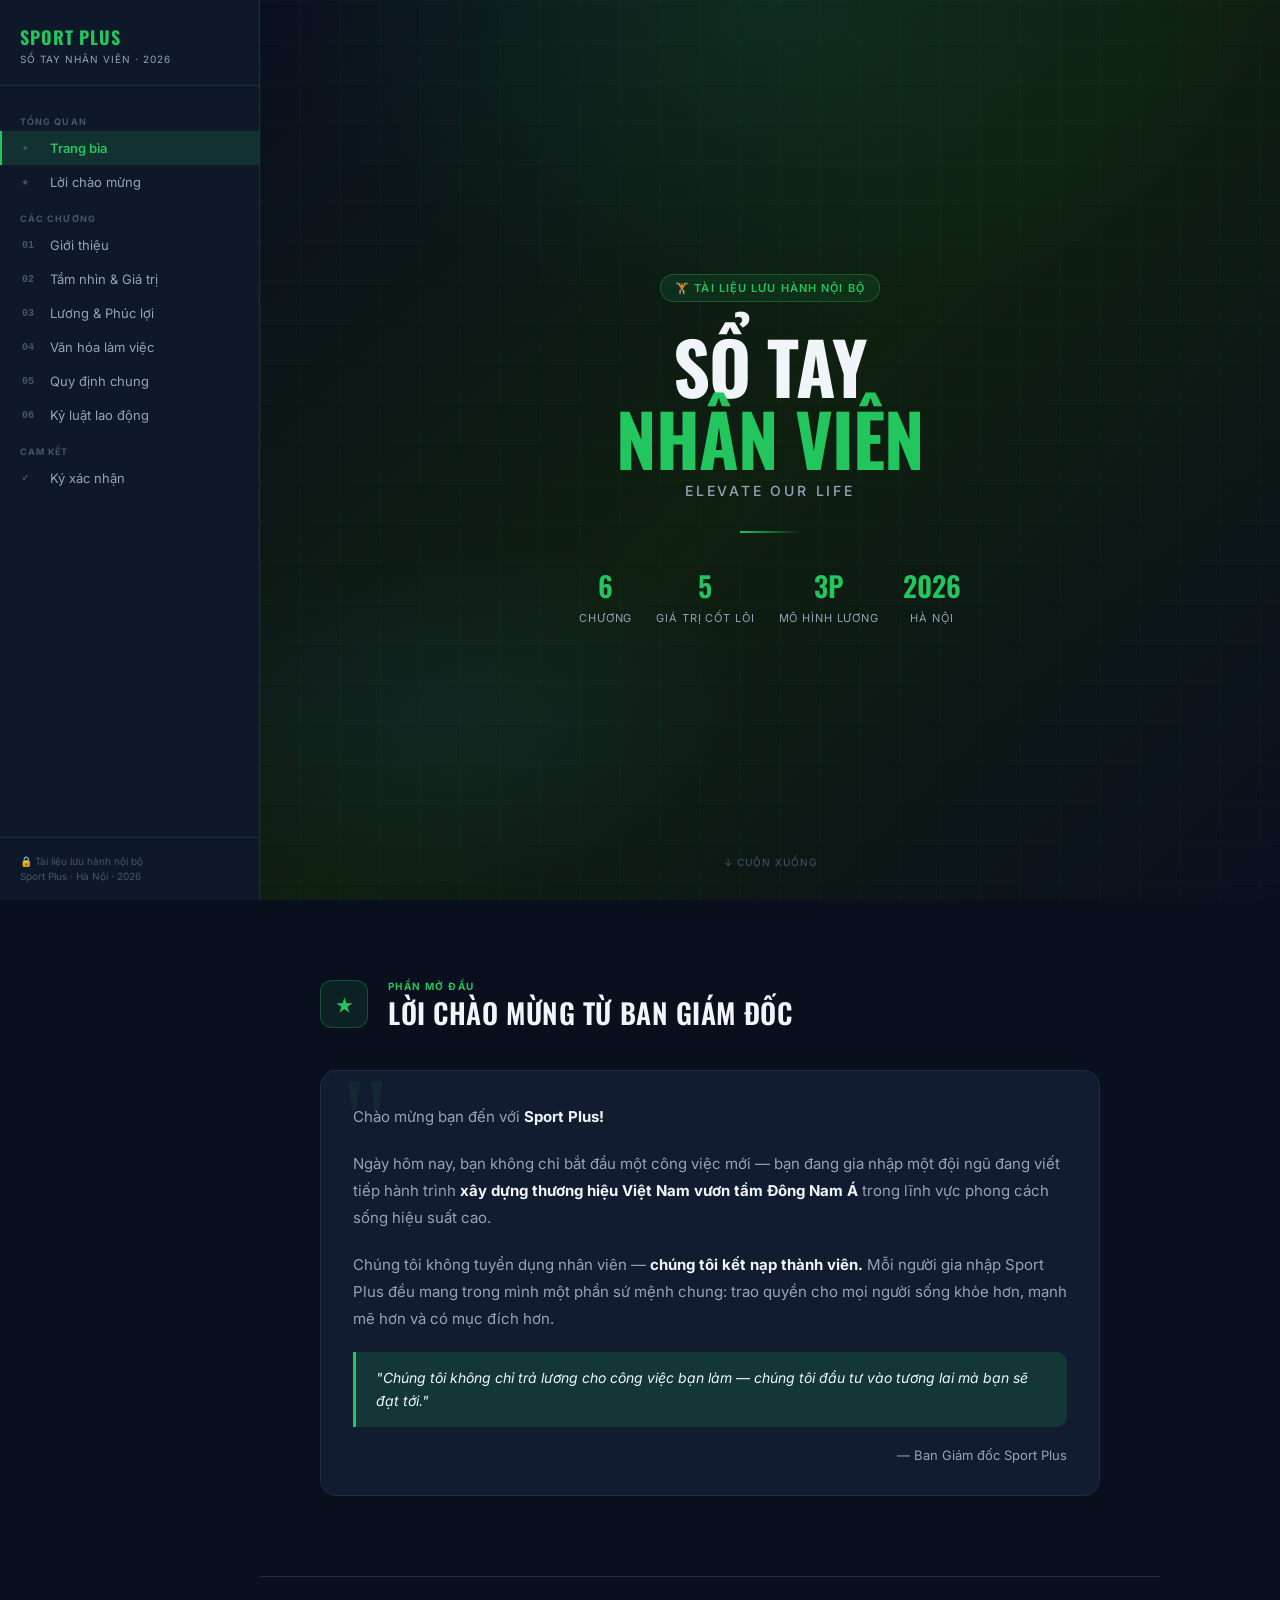
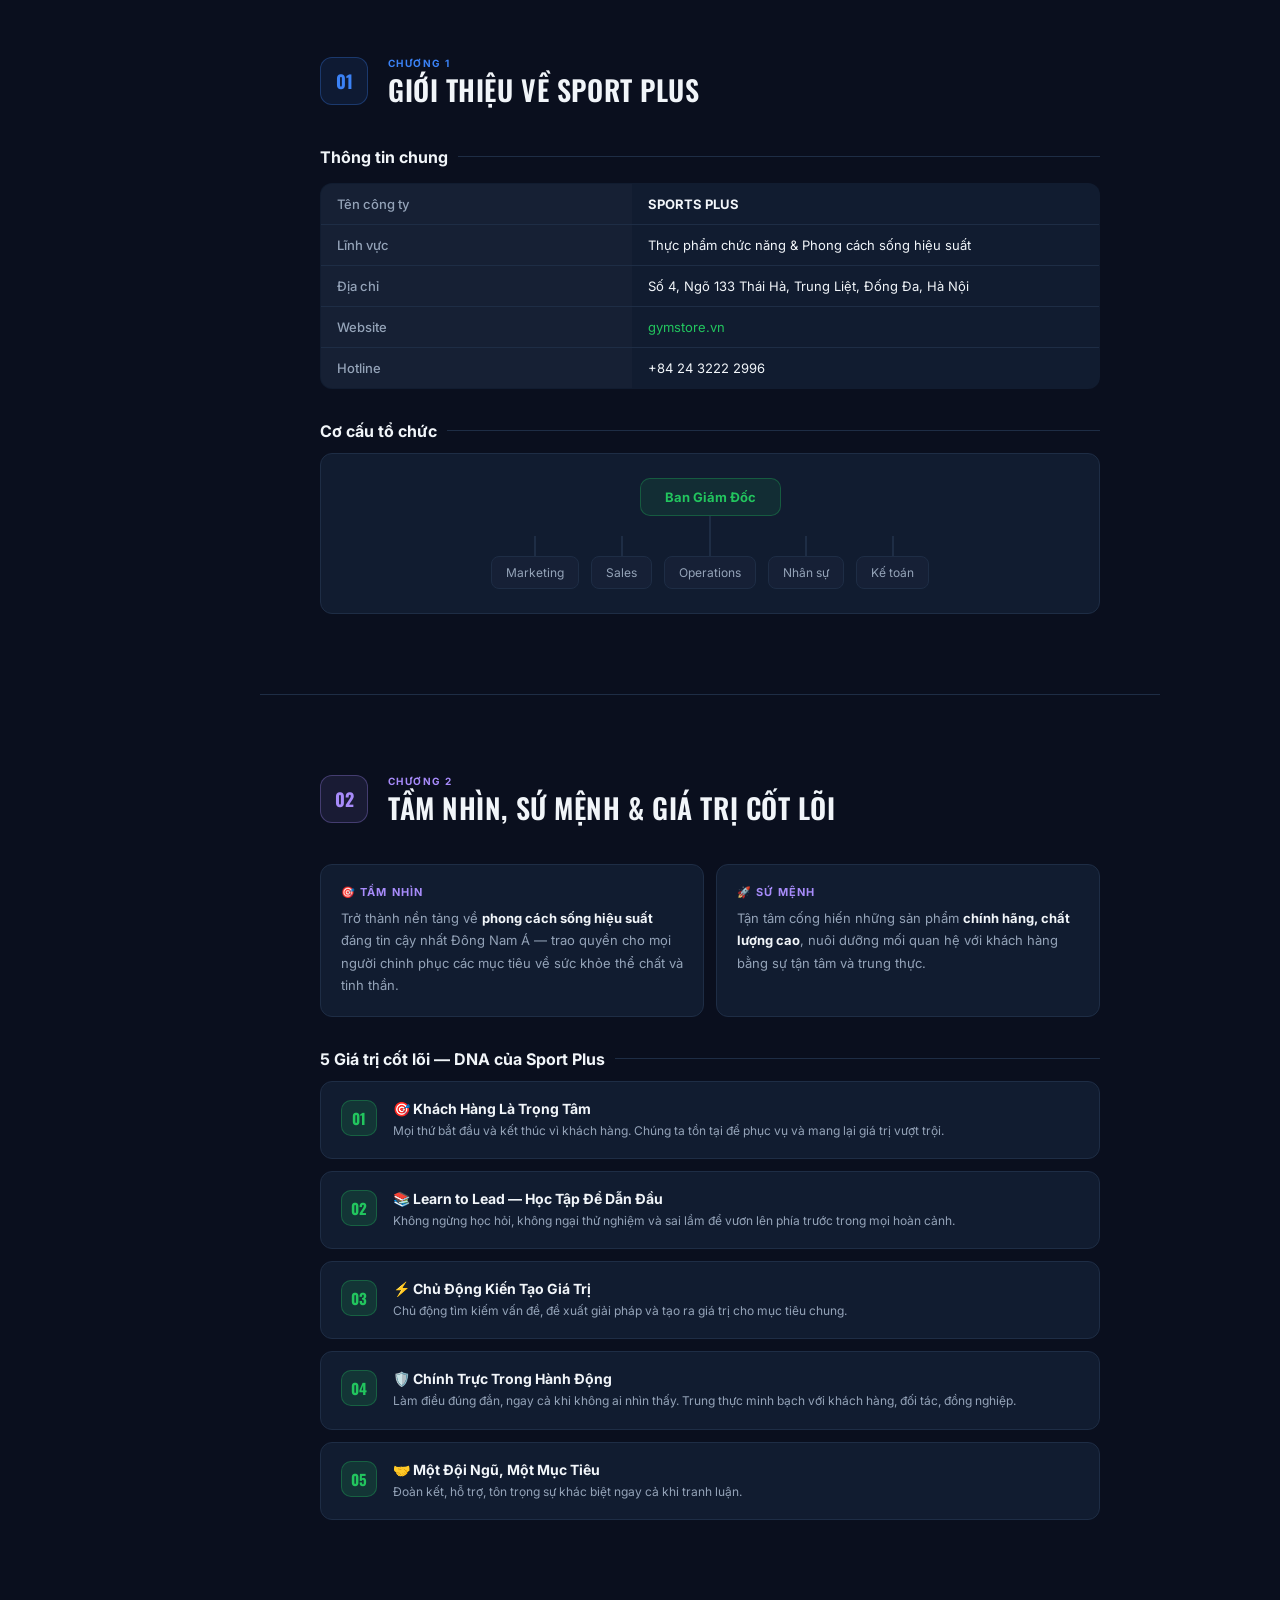
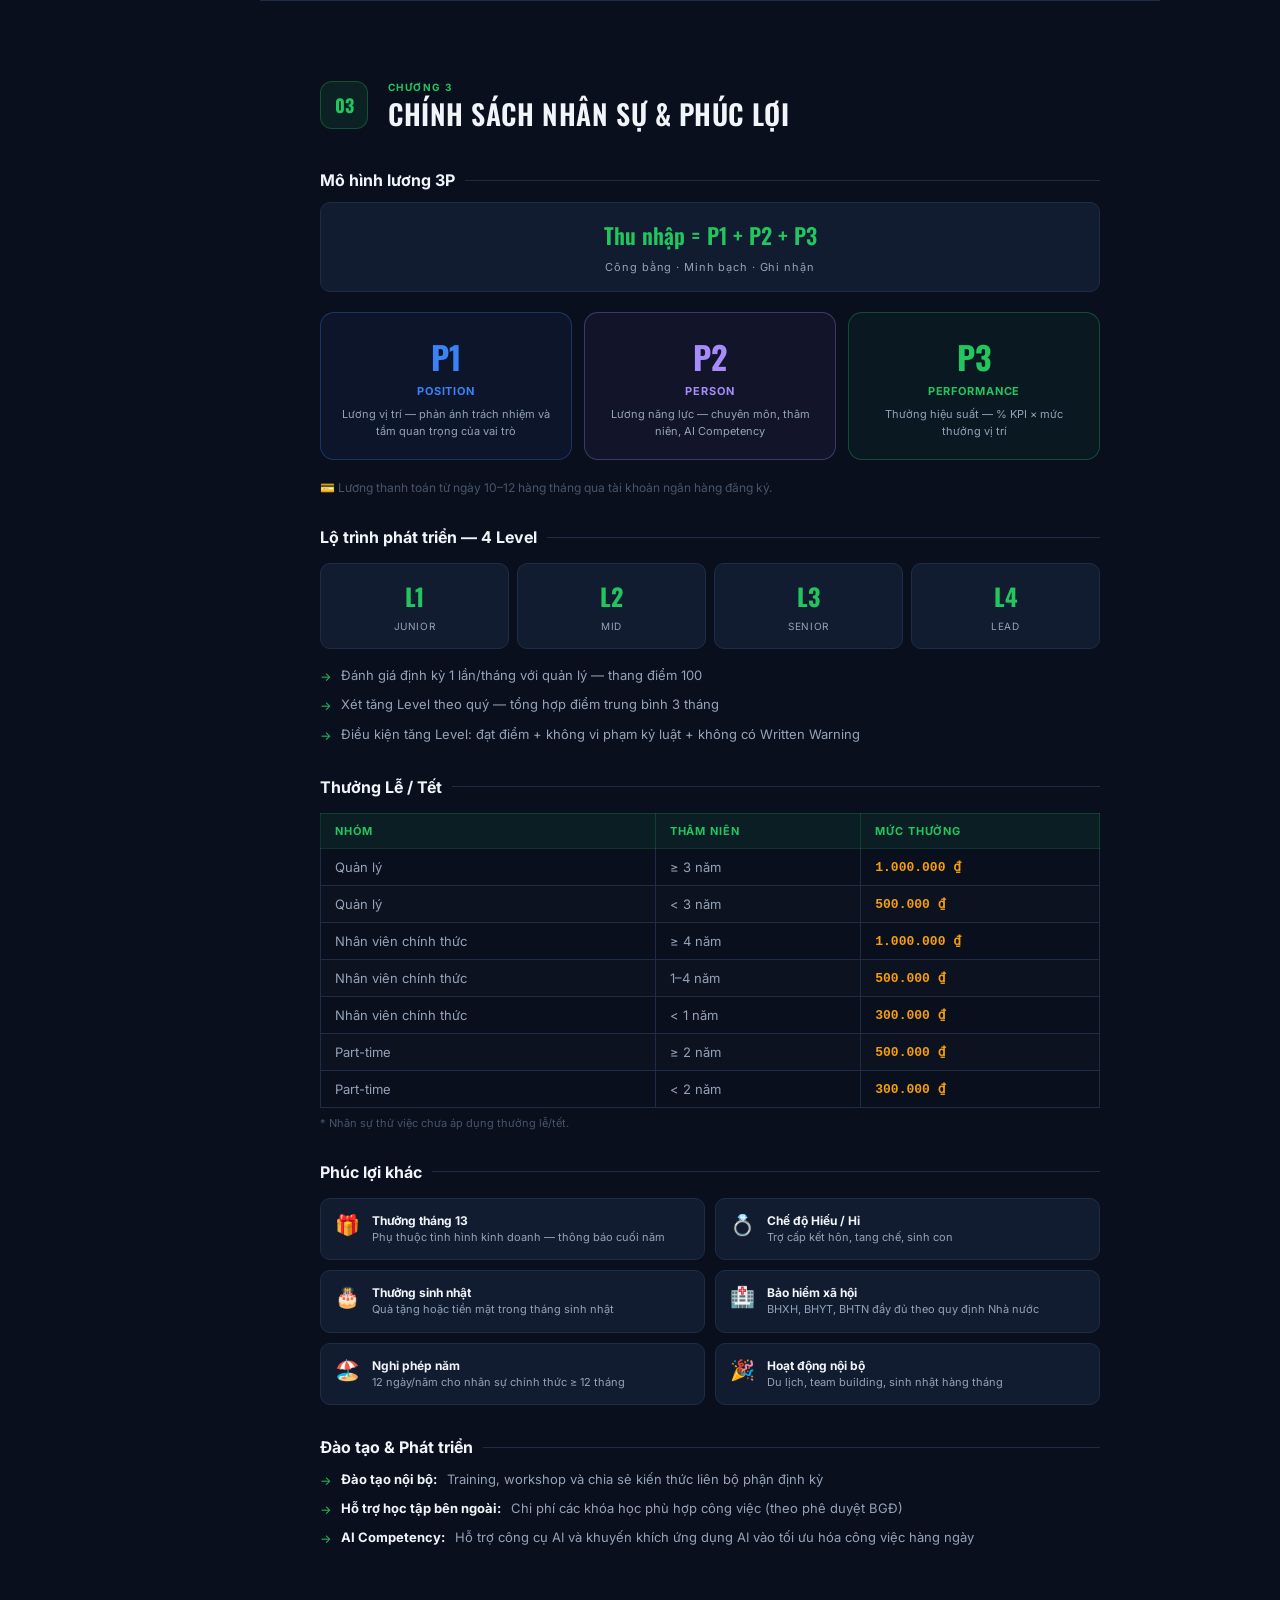
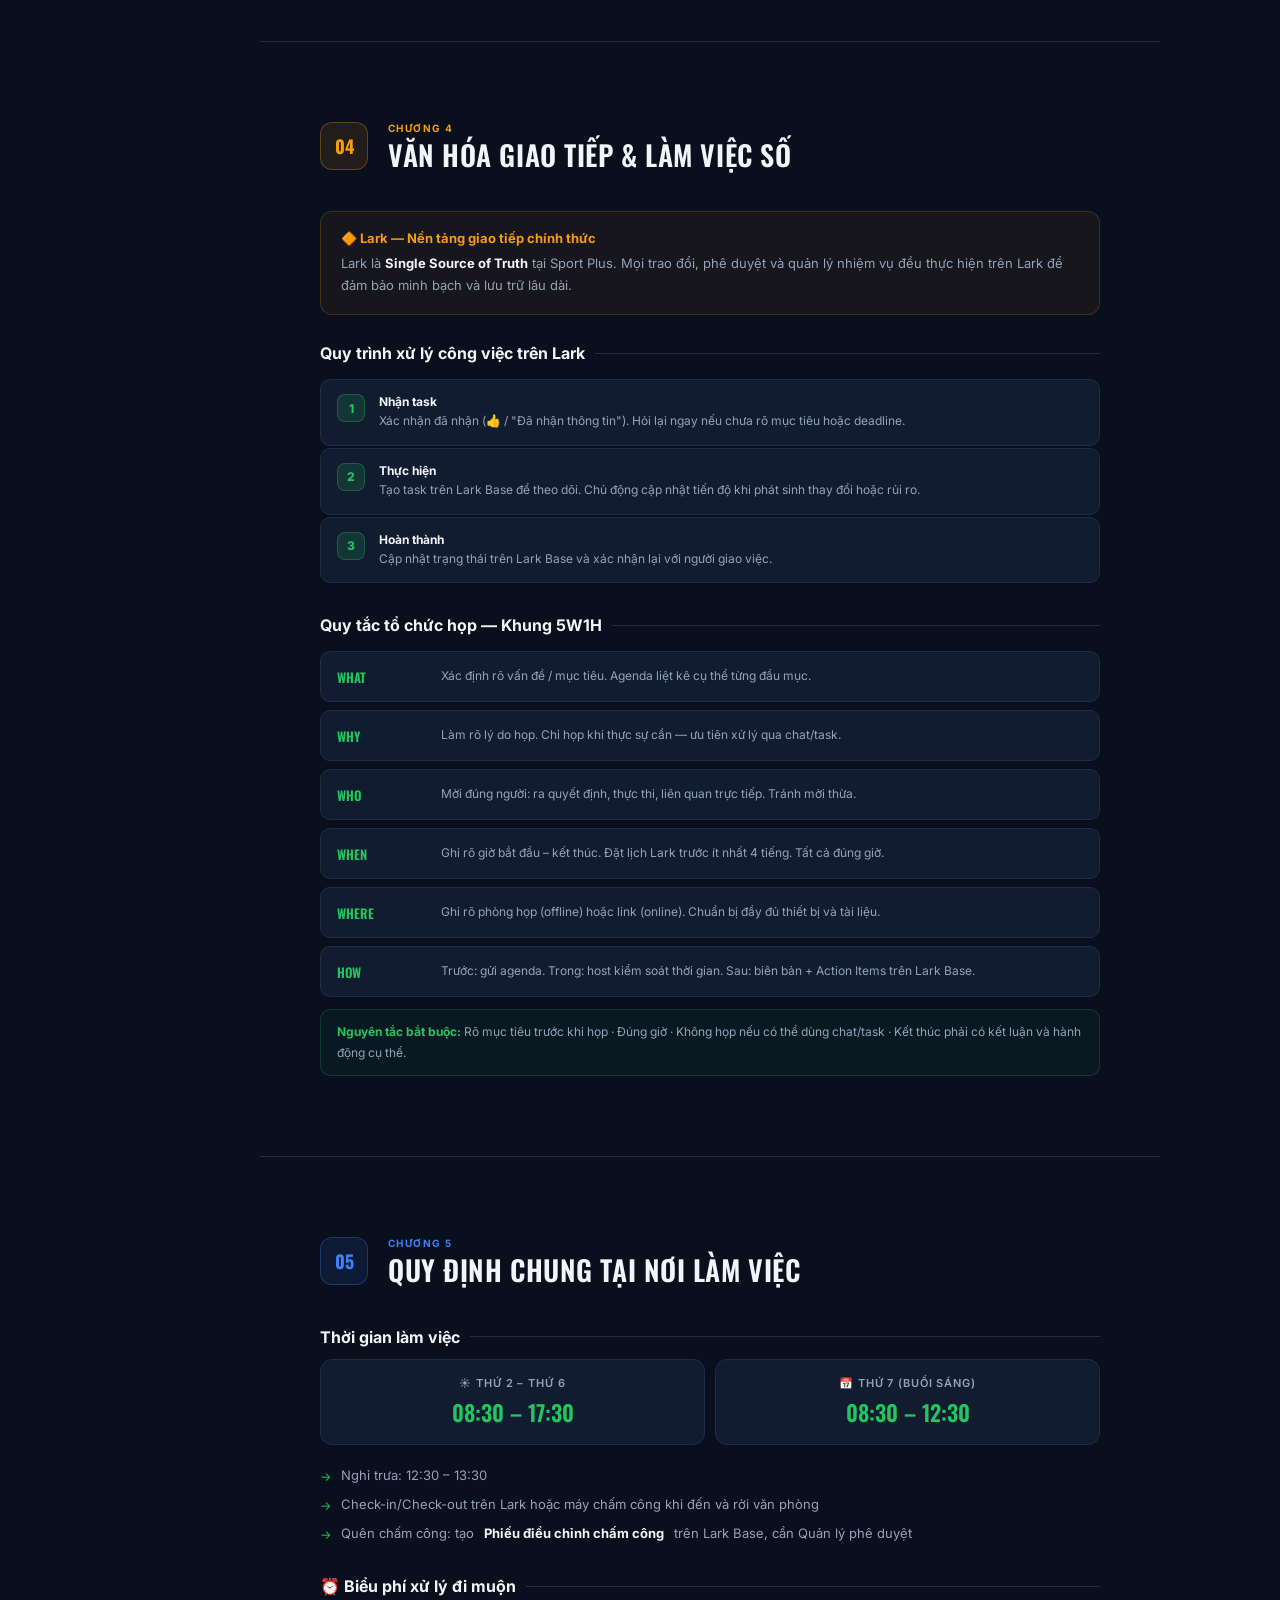
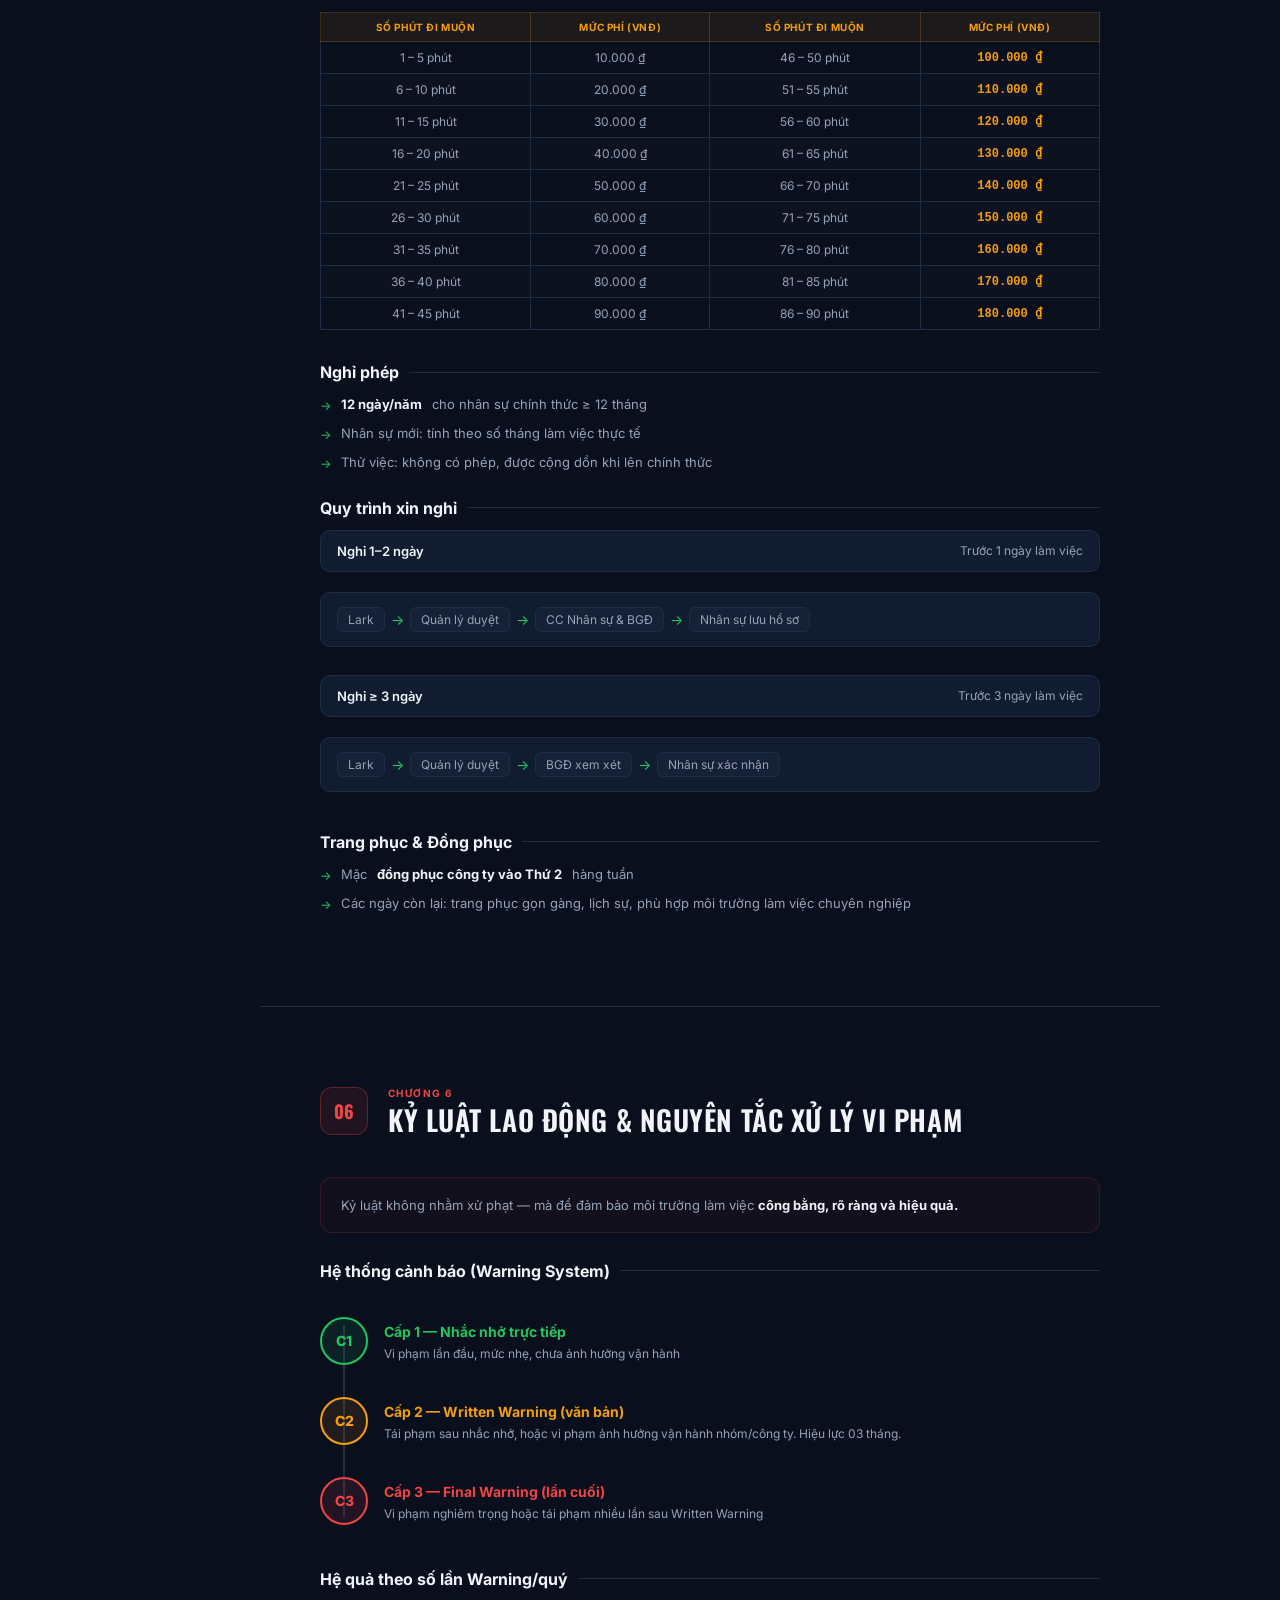
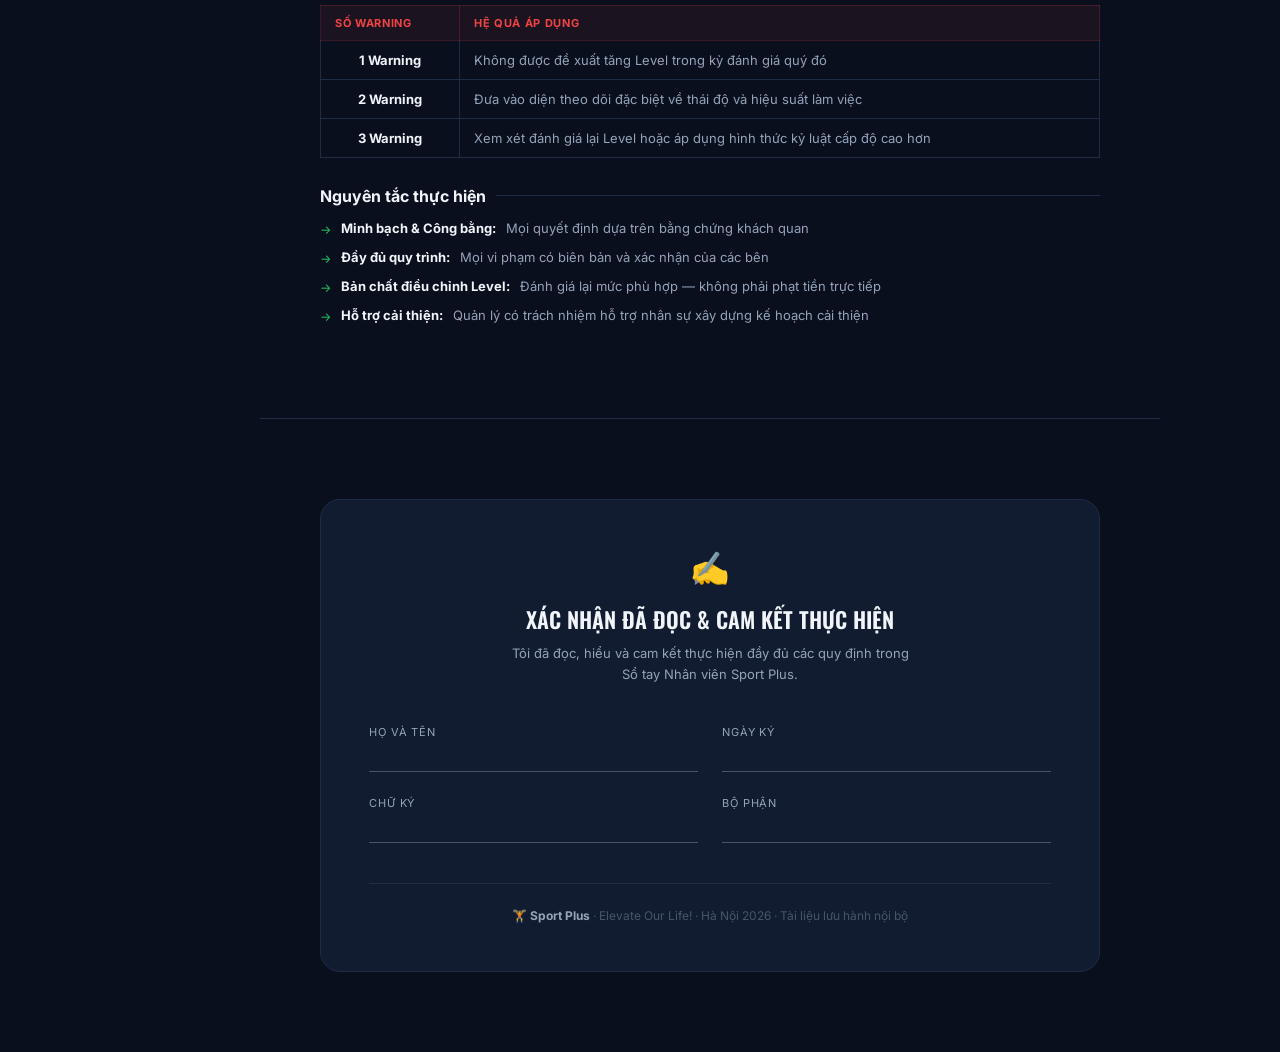
==== sotay-nhanvien.html @ 32ad9aff "Add Sport Plus employee handbook web version" ====
<!DOCTYPE html>
<html lang="vi">
<head>
<meta charset="UTF-8">
<meta name="viewport" content="width=device-width, initial-scale=1.0">
<title>Sổ Tay Nhân Viên — Sport Plus</title>
<link rel="preconnect" href="https://fonts.googleapis.com">
<link href="https://fonts.googleapis.com/css2?family=Inter:wght@300;400;500;600;700;800;900&family=Oswald:wght@400;500;600;700&display=swap" rel="stylesheet">
<style>
:root {
  --navy: #0a0f1e;
  --navy2: #0f1829;
  --navy3: #162036;
  --green: #22c55e;
  --green2: #16a34a;
  --green-glow: rgba(34,197,94,0.15);
  --accent: #3b82f6;
  --gold: #f59e0b;
  --red: #ef4444;
  --text: #f1f5f9;
  --muted: #94a3b8;
  --dim: #475569;
  --border: #1e2d45;
  --surface: #111c30;
  --surface2: #162036;
  --sidebar-w: 260px;
}

* { box-sizing: border-box; margin: 0; padding: 0; }

html { scroll-behavior: smooth; }

body {
  font-family: 'Inter', -apple-system, sans-serif;
  background: var(--navy);
  color: var(--text);
  -webkit-font-smoothing: antialiased;
  overflow-x: hidden;
}

/* ── SIDEBAR ── */
.sidebar {
  position: fixed;
  top: 0; left: 0;
  width: var(--sidebar-w);
  height: 100vh;
  background: var(--navy2);
  border-right: 1px solid var(--border);
  overflow-y: auto;
  z-index: 100;
  display: flex;
  flex-direction: column;
  transition: transform 0.3s ease;
}

.sidebar-logo {
  padding: 24px 20px 20px;
  border-bottom: 1px solid var(--border);
}

.sidebar-brand {
  font-family: 'Oswald', sans-serif;
  font-size: 18px;
  font-weight: 700;
  color: var(--green);
  letter-spacing: 0.05em;
  text-transform: uppercase;
}

.sidebar-sub {
  font-size: 10px;
  color: var(--muted);
  letter-spacing: 0.1em;
  text-transform: uppercase;
  margin-top: 3px;
}

.sidebar-nav {
  padding: 16px 0;
  flex: 1;
}

.nav-section {
  padding: 6px 20px 4px;
  font-size: 9px;
  font-weight: 700;
  letter-spacing: 0.12em;
  text-transform: uppercase;
  color: var(--dim);
  margin-top: 8px;
}

.nav-item {
  display: flex;
  align-items: center;
  gap: 10px;
  padding: 9px 20px;
  font-size: 13px;
  color: var(--muted);
  text-decoration: none;
  border-left: 2px solid transparent;
  transition: all 0.15s;
  cursor: pointer;
}

.nav-item:hover {
  color: var(--text);
  background: rgba(255,255,255,0.03);
  border-left-color: var(--green);
}

.nav-item.active {
  color: var(--green);
  background: var(--green-glow);
  border-left-color: var(--green);
  font-weight: 600;
}

.nav-num {
  font-size: 10px;
  font-weight: 700;
  color: var(--dim);
  width: 18px;
  flex-shrink: 0;
  font-family: monospace;
}

.sidebar-footer {
  padding: 16px 20px;
  border-top: 1px solid var(--border);
  font-size: 10px;
  color: var(--dim);
  line-height: 1.5;
}

/* ── MAIN ── */
.main {
  margin-left: var(--sidebar-w);
  min-height: 100vh;
}

/* ── HERO ── */
.hero {
  position: relative;
  min-height: 100vh;
  display: flex;
  flex-direction: column;
  justify-content: center;
  align-items: center;
  text-align: center;
  padding: 60px 40px;
  overflow: hidden;
  background: linear-gradient(135deg, #0a0f1e 0%, #0f1f0f 50%, #0a0f1e 100%);
}

.hero::before {
  content: '';
  position: absolute;
  inset: 0;
  background:
    radial-gradient(ellipse 80% 60% at 50% 0%, rgba(34,197,94,0.12) 0%, transparent 60%),
    radial-gradient(ellipse 60% 40% at 20% 80%, rgba(59,130,246,0.08) 0%, transparent 50%);
}

.hero-grid {
  position: absolute;
  inset: 0;
  background-image:
    linear-gradient(rgba(34,197,94,0.04) 1px, transparent 1px),
    linear-gradient(90deg, rgba(34,197,94,0.04) 1px, transparent 1px);
  background-size: 40px 40px;
}

.hero-content { position: relative; z-index: 1; max-width: 600px; }

.hero-badge {
  display: inline-flex;
  align-items: center;
  gap: 6px;
  background: rgba(34,197,94,0.1);
  border: 1px solid rgba(34,197,94,0.3);
  border-radius: 100px;
  padding: 6px 14px;
  font-size: 11px;
  font-weight: 600;
  color: var(--green);
  letter-spacing: 0.1em;
  text-transform: uppercase;
  margin-bottom: 28px;
}

.hero h1 {
  font-family: 'Oswald', sans-serif;
  font-size: clamp(42px, 8vw, 72px);
  font-weight: 700;
  line-height: 1.0;
  letter-spacing: -0.01em;
  text-transform: uppercase;
  color: var(--text);
  margin-bottom: 8px;
}

.hero h1 .green { color: var(--green); }

.hero-tagline {
  font-size: 14px;
  color: var(--muted);
  letter-spacing: 0.2em;
  text-transform: uppercase;
  margin-bottom: 32px;
  font-weight: 500;
}

.hero-divider {
  width: 60px;
  height: 2px;
  background: linear-gradient(90deg, var(--green), transparent);
  margin: 0 auto 32px;
}

.hero-meta {
  display: flex;
  justify-content: center;
  gap: 24px;
  flex-wrap: wrap;
}

.hero-meta-item {
  text-align: center;
}

.hero-meta-num {
  font-family: 'Oswald', sans-serif;
  font-size: 28px;
  font-weight: 600;
  color: var(--green);
  display: block;
}

.hero-meta-label {
  font-size: 11px;
  color: var(--muted);
  text-transform: uppercase;
  letter-spacing: 0.08em;
}

.hero-scroll {
  position: absolute;
  bottom: 32px;
  left: 50%;
  transform: translateX(-50%);
  display: flex;
  flex-direction: column;
  align-items: center;
  gap: 8px;
  color: var(--dim);
  font-size: 10px;
  letter-spacing: 0.1em;
  text-transform: uppercase;
  animation: bounce 2s infinite;
}

@keyframes bounce {
  0%,100% { transform: translateX(-50%) translateY(0); }
  50% { transform: translateX(-50%) translateY(6px); }
}

/* ── SECTIONS ── */
.section {
  padding: 80px 60px;
  border-bottom: 1px solid var(--border);
  max-width: 900px;
}

.section-header {
  display: flex;
  align-items: flex-start;
  gap: 20px;
  margin-bottom: 40px;
}

.chapter-badge {
  flex-shrink: 0;
  width: 48px;
  height: 48px;
  border-radius: 12px;
  display: flex;
  align-items: center;
  justify-content: center;
  font-family: 'Oswald', sans-serif;
  font-size: 18px;
  font-weight: 700;
}

.section-titles { flex: 1; }

.chapter-label {
  font-size: 10px;
  font-weight: 700;
  letter-spacing: 0.14em;
  text-transform: uppercase;
  margin-bottom: 4px;
}

.section-title {
  font-family: 'Oswald', sans-serif;
  font-size: 28px;
  font-weight: 600;
  line-height: 1.2;
  text-transform: uppercase;
  letter-spacing: 0.02em;
}

/* ── WELCOME ── */
.welcome-card {
  background: var(--surface);
  border: 1px solid var(--border);
  border-radius: 16px;
  padding: 32px;
  position: relative;
  overflow: hidden;
}

.welcome-card::before {
  content: '"';
  position: absolute;
  top: -10px;
  left: 20px;
  font-size: 120px;
  font-family: Georgia, serif;
  color: rgba(34,197,94,0.08);
  line-height: 1;
}

.welcome-text {
  font-size: 15px;
  line-height: 1.8;
  color: var(--muted);
  margin-bottom: 20px;
  position: relative;
}

.welcome-text strong { color: var(--text); }

.welcome-quote {
  border-left: 3px solid var(--green);
  padding: 14px 20px;
  background: var(--green-glow);
  border-radius: 0 10px 10px 0;
  font-size: 14px;
  font-style: italic;
  color: var(--text);
  line-height: 1.7;
  margin: 20px 0;
}

.welcome-sign {
  text-align: right;
  font-size: 13px;
  color: var(--muted);
  margin-top: 16px;
}

/* ── INFO TABLE ── */
.info-table {
  width: 100%;
  border-collapse: collapse;
  margin-top: 16px;
}

.info-table td {
  padding: 12px 16px;
  font-size: 13px;
  border-bottom: 1px solid var(--border);
}

.info-table tr:last-child td { border-bottom: none; }

.info-table td:first-child {
  color: var(--muted);
  font-weight: 500;
  width: 40%;
  background: rgba(255,255,255,0.02);
}

.info-table td:last-child { color: var(--text); }

.info-table a { color: var(--green); text-decoration: none; }

/* ── CORE VALUES ── */
.values-grid {
  display: flex;
  flex-direction: column;
  gap: 12px;
}

.value-card {
  display: flex;
  align-items: flex-start;
  gap: 16px;
  padding: 18px 20px;
  border-radius: 12px;
  border: 1px solid var(--border);
  background: var(--surface);
  transition: border-color 0.2s;
}

.value-card:hover { border-color: var(--green); }

.value-num {
  flex-shrink: 0;
  width: 36px;
  height: 36px;
  border-radius: 10px;
  background: var(--green-glow);
  border: 1px solid rgba(34,197,94,0.3);
  display: flex;
  align-items: center;
  justify-content: center;
  font-family: 'Oswald', sans-serif;
  font-size: 15px;
  font-weight: 700;
  color: var(--green);
}

.value-name {
  font-size: 14px;
  font-weight: 700;
  color: var(--text);
  margin-bottom: 4px;
}

.value-desc {
  font-size: 12px;
  color: var(--muted);
  line-height: 1.6;
}

/* ── 3P SALARY ── */
.salary-3p {
  display: grid;
  grid-template-columns: repeat(3,1fr);
  gap: 12px;
  margin: 20px 0;
}

.p-card {
  border-radius: 14px;
  padding: 20px;
  border: 1px solid;
  text-align: center;
}

.p-label {
  font-family: 'Oswald', sans-serif;
  font-size: 32px;
  font-weight: 700;
  display: block;
  margin-bottom: 4px;
}

.p-name {
  font-size: 11px;
  font-weight: 700;
  text-transform: uppercase;
  letter-spacing: 0.08em;
  margin-bottom: 8px;
  display: block;
}

.p-desc {
  font-size: 11px;
  line-height: 1.5;
}

.salary-formula {
  text-align: center;
  padding: 16px;
  background: var(--surface);
  border-radius: 10px;
  border: 1px solid var(--border);
  margin-bottom: 20px;
}

.salary-formula .formula {
  font-family: 'Oswald', sans-serif;
  font-size: 22px;
  font-weight: 600;
  color: var(--green);
  display: block;
  margin-bottom: 4px;
}

.salary-formula .tagline {
  font-size: 11px;
  color: var(--muted);
  letter-spacing: 0.08em;
}

/* ── BONUS TABLE ── */
.bonus-table {
  width: 100%;
  border-collapse: collapse;
  font-size: 13px;
  margin-top: 16px;
}

.bonus-table th {
  background: rgba(34,197,94,0.08);
  border: 1px solid rgba(34,197,94,0.2);
  padding: 10px 14px;
  text-align: left;
  font-size: 11px;
  font-weight: 700;
  text-transform: uppercase;
  letter-spacing: 0.08em;
  color: var(--green);
}

.bonus-table td {
  padding: 10px 14px;
  border: 1px solid var(--border);
  color: var(--muted);
}

.bonus-table td:last-child {
  font-weight: 700;
  color: var(--gold);
  font-family: monospace;
}

.bonus-table tr:nth-child(odd) td {
  background: rgba(255,255,255,0.01);
}

/* ── BENEFITS GRID ── */
.benefits-grid {
  display: grid;
  grid-template-columns: 1fr 1fr;
  gap: 10px;
  margin-top: 16px;
}

.benefit-item {
  display: flex;
  align-items: flex-start;
  gap: 12px;
  padding: 14px;
  background: var(--surface);
  border-radius: 10px;
  border: 1px solid var(--border);
}

.benefit-icon { font-size: 20px; flex-shrink: 0; }

.benefit-name {
  font-size: 12px;
  font-weight: 700;
  color: var(--text);
  margin-bottom: 2px;
}

.benefit-desc {
  font-size: 11px;
  color: var(--muted);
  line-height: 1.4;
}

/* ── 5W1H MEETING ── */
.meeting-grid {
  display: flex;
  flex-direction: column;
  gap: 8px;
  margin-top: 16px;
}

.meeting-row {
  display: flex;
  gap: 14px;
  padding: 14px 16px;
  background: var(--surface);
  border-radius: 10px;
  border: 1px solid var(--border);
  align-items: flex-start;
}

.meeting-key {
  font-family: 'Oswald', sans-serif;
  font-size: 13px;
  font-weight: 600;
  color: var(--green);
  min-width: 90px;
  flex-shrink: 0;
  padding-top: 1px;
}

.meeting-val {
  font-size: 12px;
  color: var(--muted);
  line-height: 1.6;
}

.meeting-principle {
  margin-top: 12px;
  padding: 12px 16px;
  background: rgba(34,197,94,0.05);
  border: 1px solid rgba(34,197,94,0.2);
  border-radius: 10px;
  font-size: 12px;
  color: var(--muted);
  line-height: 1.7;
}

.meeting-principle strong { color: var(--green); }

/* ── SCHEDULE ── */
.schedule-cards {
  display: grid;
  grid-template-columns: 1fr 1fr;
  gap: 10px;
  margin-bottom: 20px;
}

.schedule-card {
  background: var(--surface);
  border: 1px solid var(--border);
  border-radius: 12px;
  padding: 16px;
  text-align: center;
}

.schedule-day {
  font-size: 11px;
  font-weight: 600;
  text-transform: uppercase;
  letter-spacing: 0.08em;
  color: var(--muted);
  margin-bottom: 6px;
}

.schedule-time {
  font-family: 'Oswald', sans-serif;
  font-size: 22px;
  font-weight: 600;
  color: var(--green);
}

/* ── LATE FEE TABLE ── */
.late-table {
  width: 100%;
  border-collapse: collapse;
  font-size: 12px;
  margin-top: 16px;
}

.late-table th {
  background: rgba(245,158,11,0.08);
  border: 1px solid rgba(245,158,11,0.2);
  padding: 8px 12px;
  text-align: center;
  font-size: 10px;
  font-weight: 700;
  text-transform: uppercase;
  letter-spacing: 0.06em;
  color: var(--gold);
}

.late-table td {
  padding: 8px 12px;
  border: 1px solid var(--border);
  text-align: center;
  color: var(--muted);
}

.late-table td:last-child {
  color: var(--gold);
  font-weight: 600;
  font-family: monospace;
}

.late-table tr:nth-child(odd) td { background: rgba(255,255,255,0.01); }

/* ── WARNING SYSTEM ── */
.warning-steps {
  display: flex;
  flex-direction: column;
  gap: 0;
  margin: 20px 0;
  position: relative;
}

.warning-steps::before {
  content: '';
  position: absolute;
  left: 23px;
  top: 24px;
  bottom: 24px;
  width: 2px;
  background: var(--border);
}

.warning-step {
  display: flex;
  gap: 16px;
  padding: 16px 0;
  position: relative;
}

.warning-dot {
  width: 48px;
  height: 48px;
  border-radius: 50%;
  display: flex;
  align-items: center;
  justify-content: center;
  font-weight: 800;
  font-size: 14px;
  flex-shrink: 0;
  position: relative;
  z-index: 1;
  border: 2px solid;
}

.warning-content { flex: 1; padding-top: 6px; }

.warning-title {
  font-size: 14px;
  font-weight: 700;
  margin-bottom: 4px;
}

.warning-desc {
  font-size: 12px;
  color: var(--muted);
  line-height: 1.6;
}

.w1 .warning-dot { background: rgba(34,197,94,0.1); border-color: var(--green); color: var(--green); }
.w1 .warning-title { color: var(--green); }
.w2 .warning-dot { background: rgba(245,158,11,0.1); border-color: var(--gold); color: var(--gold); }
.w2 .warning-title { color: var(--gold); }
.w3 .warning-dot { background: rgba(239,68,68,0.1); border-color: var(--red); color: var(--red); }
.w3 .warning-title { color: var(--red); }

/* ── CONSEQUENCE TABLE ── */
.consequence-table {
  width: 100%;
  border-collapse: collapse;
  font-size: 13px;
  margin: 16px 0;
}

.consequence-table th {
  background: rgba(239,68,68,0.08);
  border: 1px solid rgba(239,68,68,0.2);
  padding: 10px 14px;
  text-align: left;
  font-size: 11px;
  font-weight: 700;
  text-transform: uppercase;
  letter-spacing: 0.06em;
  color: var(--red);
}

.consequence-table td {
  padding: 11px 14px;
  border: 1px solid var(--border);
  color: var(--muted);
}

.consequence-table td:first-child {
  font-weight: 700;
  color: var(--text);
  text-align: center;
}

/* ── SIGN PAGE ── */
.sign-section {
  padding: 80px 60px;
  max-width: 900px;
}

.sign-card {
  background: var(--surface);
  border: 1px solid var(--border);
  border-radius: 20px;
  padding: 48px;
  text-align: center;
}

.sign-title {
  font-family: 'Oswald', sans-serif;
  font-size: 22px;
  font-weight: 600;
  text-transform: uppercase;
  color: var(--text);
  margin-bottom: 8px;
}

.sign-sub {
  font-size: 13px;
  color: var(--muted);
  margin-bottom: 40px;
  line-height: 1.6;
}

.sign-fields {
  display: grid;
  grid-template-columns: 1fr 1fr;
  gap: 24px;
  text-align: left;
}

.sign-field {
  border-bottom: 1px solid var(--dim);
  padding-bottom: 8px;
}

.sign-field-label {
  font-size: 11px;
  color: var(--muted);
  text-transform: uppercase;
  letter-spacing: 0.08em;
  margin-bottom: 24px;
}

/* ── SUBSECTION TITLE ── */
.sub-title {
  font-size: 16px;
  font-weight: 700;
  color: var(--text);
  margin: 28px 0 12px;
  display: flex;
  align-items: center;
  gap: 10px;
}

.sub-title::after {
  content: '';
  flex: 1;
  height: 1px;
  background: var(--border);
}

/* ── LIST ── */
.styled-list {
  display: flex;
  flex-direction: column;
  gap: 8px;
  margin: 12px 0;
}

.styled-list li {
  display: flex;
  align-items: flex-start;
  gap: 10px;
  font-size: 13px;
  color: var(--muted);
  line-height: 1.6;
  list-style: none;
}

.styled-list li::before {
  content: '→';
  color: var(--green);
  font-size: 12px;
  flex-shrink: 0;
  margin-top: 2px;
}

/* ── LEVEL TRACK ── */
.level-track {
  display: flex;
  gap: 8px;
  margin: 16px 0;
}

.level-step {
  flex: 1;
  background: var(--surface);
  border: 1px solid var(--border);
  border-radius: 10px;
  padding: 14px 12px;
  text-align: center;
}

.level-num {
  font-family: 'Oswald', sans-serif;
  font-size: 24px;
  font-weight: 700;
  color: var(--green);
  display: block;
}

.level-name {
  font-size: 10px;
  color: var(--muted);
  text-transform: uppercase;
  letter-spacing: 0.06em;
}

/* ── LARK FLOW ── */
.lark-flow {
  display: flex;
  flex-direction: column;
  gap: 2px;
  margin: 16px 0;
}

.lark-step {
  display: flex;
  align-items: flex-start;
  gap: 14px;
  padding: 14px 16px;
  background: var(--surface);
  border-radius: 10px;
  border: 1px solid var(--border);
}

.lark-step-num {
  width: 28px;
  height: 28px;
  border-radius: 8px;
  background: var(--green-glow);
  border: 1px solid rgba(34,197,94,0.3);
  display: flex;
  align-items: center;
  justify-content: center;
  font-size: 12px;
  font-weight: 800;
  color: var(--green);
  flex-shrink: 0;
}

.lark-step-phase {
  font-size: 12px;
  font-weight: 700;
  color: var(--text);
  margin-bottom: 3px;
}

.lark-step-desc {
  font-size: 12px;
  color: var(--muted);
  line-height: 1.55;
}

/* ── HAMBURGER ── */
.hamburger {
  display: none;
  position: fixed;
  top: 16px;
  left: 16px;
  z-index: 200;
  width: 40px;
  height: 40px;
  border-radius: 10px;
  background: var(--navy2);
  border: 1px solid var(--border);
  cursor: pointer;
  flex-direction: column;
  align-items: center;
  justify-content: center;
  gap: 5px;
}

.hamburger span {
  display: block;
  width: 18px;
  height: 2px;
  background: var(--text);
  border-radius: 2px;
  transition: all 0.2s;
}

.overlay {
  display: none;
  position: fixed;
  inset: 0;
  background: rgba(0,0,0,0.6);
  z-index: 90;
}

/* ── RESPONSIVE ── */
@media (max-width: 768px) {
  .sidebar {
    transform: translateX(-100%);
  }

  .sidebar.open {
    transform: translateX(0);
  }

  .overlay.open { display: block; }
  .hamburger { display: flex; }

  .main { margin-left: 0; }

  .section, .sign-section {
    padding: 60px 24px;
  }

  .salary-3p { grid-template-columns: 1fr; }
  .benefits-grid { grid-template-columns: 1fr; }
  .schedule-cards { grid-template-columns: 1fr; }
  .sign-fields { grid-template-columns: 1fr; }
  .hero { padding: 80px 24px 60px; }
}

/* ── DIVIDER ── */
.divider { height: 1px; background: var(--border); margin: 24px 0; }

/* ── TAG ── */
.tag {
  display: inline-flex;
  align-items: center;
  padding: 3px 10px;
  border-radius: 100px;
  font-size: 11px;
  font-weight: 600;
  background: var(--green-glow);
  border: 1px solid rgba(34,197,94,0.25);
  color: var(--green);
}

/* ── FLOW PROCESS ── */
.process-flow {
  display: flex;
  align-items: center;
  gap: 6px;
  flex-wrap: wrap;
  margin: 12px 0;
  padding: 14px 16px;
  background: var(--surface);
  border-radius: 10px;
  border: 1px solid var(--border);
  font-size: 12px;
}

.process-step {
  background: var(--surface2);
  border: 1px solid var(--border);
  border-radius: 6px;
  padding: 4px 10px;
  color: var(--muted);
  white-space: nowrap;
}

.process-arrow { color: var(--green); font-size: 14px; }

</style>
</head>
<body>

<!-- SIDEBAR -->
<nav class="sidebar" id="sidebar">
  <div class="sidebar-logo">
    <div class="sidebar-brand">Sport Plus</div>
    <div class="sidebar-sub">Sổ tay nhân viên · 2026</div>
  </div>
  <div class="sidebar-nav">
    <div class="nav-section">Tổng quan</div>
    <a class="nav-item active" href="#hero"><span class="nav-num">✦</span>Trang bìa</a>
    <a class="nav-item" href="#welcome"><span class="nav-num">★</span>Lời chào mừng</a>
    <div class="nav-section">Các chương</div>
    <a class="nav-item" href="#ch1"><span class="nav-num">01</span>Giới thiệu</a>
    <a class="nav-item" href="#ch2"><span class="nav-num">02</span>Tầm nhìn & Giá trị</a>
    <a class="nav-item" href="#ch3"><span class="nav-num">03</span>Lương & Phúc lợi</a>
    <a class="nav-item" href="#ch4"><span class="nav-num">04</span>Văn hóa làm việc</a>
    <a class="nav-item" href="#ch5"><span class="nav-num">05</span>Quy định chung</a>
    <a class="nav-item" href="#ch6"><span class="nav-num">06</span>Kỷ luật lao động</a>
    <div class="nav-section">Cam kết</div>
    <a class="nav-item" href="#sign"><span class="nav-num">✓</span>Ký xác nhận</a>
  </div>
  <div class="sidebar-footer">
    🔒 Tài liệu lưu hành nội bộ<br>
    Sport Plus · Hà Nội · 2026
  </div>
</nav>

<div class="overlay" id="overlay" onclick="toggleSidebar()"></div>

<button class="hamburger" onclick="toggleSidebar()">
  <span></span><span></span><span></span>
</button>

<!-- MAIN -->
<main class="main">

  <!-- HERO -->
  <section class="hero" id="hero">
    <div class="hero-grid"></div>
    <div class="hero-content">
      <div class="hero-badge">🏋️ Tài liệu lưu hành nội bộ</div>
      <h1>SỔ TAY<br><span class="green">NHÂN VIÊN</span></h1>
      <div class="hero-tagline">Elevate Our Life</div>
      <div class="hero-divider"></div>
      <div class="hero-meta">
        <div class="hero-meta-item">
          <span class="hero-meta-num">6</span>
          <span class="hero-meta-label">Chương</span>
        </div>
        <div class="hero-meta-item">
          <span class="hero-meta-num">5</span>
          <span class="hero-meta-label">Giá trị cốt lõi</span>
        </div>
        <div class="hero-meta-item">
          <span class="hero-meta-num">3P</span>
          <span class="hero-meta-label">Mô hình lương</span>
        </div>
        <div class="hero-meta-item">
          <span class="hero-meta-num">2026</span>
          <span class="hero-meta-label">Hà Nội</span>
        </div>
      </div>
    </div>
    <div class="hero-scroll">↓ Cuộn xuống</div>
  </section>

  <!-- WELCOME -->
  <section class="section" id="welcome">
    <div class="section-header">
      <div class="chapter-badge" style="background:rgba(34,197,94,0.1);border:1px solid rgba(34,197,94,0.3);color:var(--green);">★</div>
      <div class="section-titles">
        <div class="chapter-label" style="color:var(--green);">Phần mở đầu</div>
        <div class="section-title">Lời Chào Mừng Từ Ban Giám Đốc</div>
      </div>
    </div>
    <div class="welcome-card">
      <p class="welcome-text">Chào mừng bạn đến với <strong>Sport Plus!</strong></p>
      <p class="welcome-text">Ngày hôm nay, bạn không chỉ bắt đầu một công việc mới — bạn đang gia nhập một đội ngũ đang viết tiếp hành trình <strong>xây dựng thương hiệu Việt Nam vươn tầm Đông Nam Á</strong> trong lĩnh vực phong cách sống hiệu suất cao.</p>
      <p class="welcome-text">Chúng tôi không tuyển dụng nhân viên — <strong>chúng tôi kết nạp thành viên.</strong> Mỗi người gia nhập Sport Plus đều mang trong mình một phần sứ mệnh chung: trao quyền cho mọi người sống khỏe hơn, mạnh mẽ hơn và có mục đích hơn.</p>
      <div class="welcome-quote">
        "Chúng tôi không chỉ trả lương cho công việc bạn làm — chúng tôi đầu tư vào tương lai mà bạn sẽ đạt tới."
      </div>
      <div class="welcome-sign">— Ban Giám đốc Sport Plus</div>
    </div>
  </section>

  <!-- CHAPTER 1 -->
  <section class="section" id="ch1">
    <div class="section-header">
      <div class="chapter-badge" style="background:rgba(59,130,246,0.1);border:1px solid rgba(59,130,246,0.3);color:var(--accent);">01</div>
      <div class="section-titles">
        <div class="chapter-label" style="color:var(--accent);">Chương 1</div>
        <div class="section-title">Giới Thiệu Về Sport Plus</div>
      </div>
    </div>

    <div class="sub-title">Thông tin chung</div>
    <table class="info-table" style="background:var(--surface);border-radius:12px;overflow:hidden;border:1px solid var(--border);">
      <tr><td>Tên công ty</td><td><strong>SPORTS PLUS</strong></td></tr>
      <tr><td>Lĩnh vực</td><td>Thực phẩm chức năng & Phong cách sống hiệu suất</td></tr>
      <tr><td>Địa chỉ</td><td>Số 4, Ngõ 133 Thái Hà, Trung Liệt, Đống Đa, Hà Nội</td></tr>
      <tr><td>Website</td><td><a href="https://gymstore.vn" target="_blank">gymstore.vn</a></td></tr>
      <tr><td>Hotline</td><td>+84 24 3222 2996</td></tr>
    </table>

    <div class="sub-title" style="margin-top:32px;">Cơ cấu tổ chức</div>
    <div style="background:var(--surface);border:1px solid var(--border);border-radius:12px;padding:24px;text-align:center;">
      <div style="display:flex;flex-direction:column;align-items:center;gap:0;">
        <!-- CEO -->
        <div style="background:rgba(34,197,94,0.1);border:1px solid rgba(34,197,94,0.3);border-radius:10px;padding:10px 24px;font-weight:700;color:var(--green);font-size:13px;">Ban Giám Đốc</div>
        <div style="width:2px;height:20px;background:var(--border);"></div>
        <!-- Departments row -->
        <div style="display:flex;gap:12px;flex-wrap:wrap;justify-content:center;">
          <div style="display:flex;flex-direction:column;align-items:center;gap:0;">
            <div style="width:2px;height:20px;background:var(--border);"></div>
            <div style="background:var(--surface2);border:1px solid var(--border);border-radius:8px;padding:8px 14px;font-size:12px;color:var(--muted);">Marketing</div>
          </div>
          <div style="display:flex;flex-direction:column;align-items:center;gap:0;">
            <div style="width:2px;height:20px;background:var(--border);"></div>
            <div style="background:var(--surface2);border:1px solid var(--border);border-radius:8px;padding:8px 14px;font-size:12px;color:var(--muted);">Sales</div>
          </div>
          <div style="display:flex;flex-direction:column;align-items:center;gap:0;">
            <div style="width:2px;height:20px;background:var(--border);"></div>
            <div style="background:var(--surface2);border:1px solid var(--border);border-radius:8px;padding:8px 14px;font-size:12px;color:var(--muted);">Operations</div>
          </div>
          <div style="display:flex;flex-direction:column;align-items:center;gap:0;">
            <div style="width:2px;height:20px;background:var(--border);"></div>
            <div style="background:var(--surface2);border:1px solid var(--border);border-radius:8px;padding:8px 14px;font-size:12px;color:var(--muted);">Nhân sự</div>
          </div>
          <div style="display:flex;flex-direction:column;align-items:center;gap:0;">
            <div style="width:2px;height:20px;background:var(--border);"></div>
            <div style="background:var(--surface2);border:1px solid var(--border);border-radius:8px;padding:8px 14px;font-size:12px;color:var(--muted);">Kế toán</div>
          </div>
        </div>
      </div>
    </div>
  </section>

  <!-- CHAPTER 2 -->
  <section class="section" id="ch2">
    <div class="section-header">
      <div class="chapter-badge" style="background:rgba(167,139,250,0.1);border:1px solid rgba(167,139,250,0.3);color:#a78bfa;">02</div>
      <div class="section-titles">
        <div class="chapter-label" style="color:#a78bfa;">Chương 2</div>
        <div class="section-title">Tầm Nhìn, Sứ Mệnh & Giá Trị Cốt Lõi</div>
      </div>
    </div>

    <div style="display:grid;grid-template-columns:1fr 1fr;gap:12px;margin-bottom:32px;">
      <div style="background:var(--surface);border:1px solid var(--border);border-radius:12px;padding:20px;">
        <div style="font-size:11px;font-weight:700;text-transform:uppercase;letter-spacing:0.1em;color:#a78bfa;margin-bottom:8px;">🎯 Tầm nhìn</div>
        <p style="font-size:13px;color:var(--muted);line-height:1.7;">Trở thành nền tảng về <strong style="color:var(--text);">phong cách sống hiệu suất</strong> đáng tin cậy nhất Đông Nam Á — trao quyền cho mọi người chinh phục các mục tiêu về sức khỏe thể chất và tinh thần.</p>
      </div>
      <div style="background:var(--surface);border:1px solid var(--border);border-radius:12px;padding:20px;">
        <div style="font-size:11px;font-weight:700;text-transform:uppercase;letter-spacing:0.1em;color:#a78bfa;margin-bottom:8px;">🚀 Sứ mệnh</div>
        <p style="font-size:13px;color:var(--muted);line-height:1.7;">Tận tâm cống hiến những sản phẩm <strong style="color:var(--text);">chính hãng, chất lượng cao</strong>, nuôi dưỡng mối quan hệ với khách hàng bằng sự tận tâm và trung thực.</p>
      </div>
    </div>

    <div class="sub-title">5 Giá trị cốt lõi — DNA của Sport Plus</div>
    <div class="values-grid">
      <div class="value-card">
        <div class="value-num">01</div>
        <div>
          <div class="value-name">🎯 Khách Hàng Là Trọng Tâm</div>
          <div class="value-desc">Mọi thứ bắt đầu và kết thúc vì khách hàng. Chúng ta tồn tại để phục vụ và mang lại giá trị vượt trội.</div>
        </div>
      </div>
      <div class="value-card">
        <div class="value-num">02</div>
        <div>
          <div class="value-name">📚 Learn to Lead — Học Tập Để Dẫn Đầu</div>
          <div class="value-desc">Không ngừng học hỏi, không ngại thử nghiệm và sai lầm để vươn lên phía trước trong mọi hoàn cảnh.</div>
        </div>
      </div>
      <div class="value-card">
        <div class="value-num">03</div>
        <div>
          <div class="value-name">⚡ Chủ Động Kiến Tạo Giá Trị</div>
          <div class="value-desc">Chủ động tìm kiếm vấn đề, đề xuất giải pháp và tạo ra giá trị cho mục tiêu chung.</div>
        </div>
      </div>
      <div class="value-card">
        <div class="value-num">04</div>
        <div>
          <div class="value-name">🛡️ Chính Trực Trong Hành Động</div>
          <div class="value-desc">Làm điều đúng đắn, ngay cả khi không ai nhìn thấy. Trung thực minh bạch với khách hàng, đối tác, đồng nghiệp.</div>
        </div>
      </div>
      <div class="value-card">
        <div class="value-num">05</div>
        <div>
          <div class="value-name">🤝 Một Đội Ngũ, Một Mục Tiêu</div>
          <div class="value-desc">Đoàn kết, hỗ trợ, tôn trọng sự khác biệt ngay cả khi tranh luận.</div>
        </div>
      </div>
    </div>
  </section>

  <!-- CHAPTER 3 -->
  <section class="section" id="ch3">
    <div class="section-header">
      <div class="chapter-badge" style="background:rgba(34,197,94,0.1);border:1px solid rgba(34,197,94,0.3);color:var(--green);">03</div>
      <div class="section-titles">
        <div class="chapter-label" style="color:var(--green);">Chương 3</div>
        <div class="section-title">Chính Sách Nhân Sự & Phúc Lợi</div>
      </div>
    </div>

    <div class="sub-title">Mô hình lương 3P</div>
    <div class="salary-formula">
      <span class="formula">Thu nhập = P1 + P2 + P3</span>
      <span class="tagline">Công bằng · Minh bạch · Ghi nhận</span>
    </div>
    <div class="salary-3p">
      <div class="p-card" style="border-color:rgba(59,130,246,0.3);background:rgba(59,130,246,0.05);">
        <span class="p-label" style="color:var(--accent);">P1</span>
        <span class="p-name" style="color:var(--accent);">Position</span>
        <p class="p-desc" style="color:var(--muted);">Lương vị trí — phản ánh trách nhiệm và tầm quan trọng của vai trò</p>
      </div>
      <div class="p-card" style="border-color:rgba(167,139,250,0.3);background:rgba(167,139,250,0.05);">
        <span class="p-label" style="color:#a78bfa;">P2</span>
        <span class="p-name" style="color:#a78bfa;">Person</span>
        <p class="p-desc" style="color:var(--muted);">Lương năng lực — chuyên môn, thâm niên, AI Competency</p>
      </div>
      <div class="p-card" style="border-color:rgba(34,197,94,0.3);background:rgba(34,197,94,0.05);">
        <span class="p-label" style="color:var(--green);">P3</span>
        <span class="p-name" style="color:var(--green);">Performance</span>
        <p class="p-desc" style="color:var(--muted);">Thưởng hiệu suất — % KPI × mức thưởng vị trí</p>
      </div>
    </div>
    <p style="font-size:12px;color:var(--dim);margin-top:8px;">💳 Lương thanh toán từ ngày 10–12 hàng tháng qua tài khoản ngân hàng đăng ký.</p>

    <div class="sub-title" style="margin-top:32px;">Lộ trình phát triển — 4 Level</div>
    <div class="level-track">
      <div class="level-step"><span class="level-num">L1</span><span class="level-name">Junior</span></div>
      <div class="level-step"><span class="level-num">L2</span><span class="level-name">Mid</span></div>
      <div class="level-step"><span class="level-num">L3</span><span class="level-name">Senior</span></div>
      <div class="level-step"><span class="level-num">L4</span><span class="level-name">Lead</span></div>
    </div>
    <ul class="styled-list">
      <li>Đánh giá định kỳ 1 lần/tháng với quản lý — thang điểm 100</li>
      <li>Xét tăng Level theo quý — tổng hợp điểm trung bình 3 tháng</li>
      <li>Điều kiện tăng Level: đạt điểm + không vi phạm kỷ luật + không có Written Warning</li>
    </ul>

    <div class="sub-title" style="margin-top:32px;">Thưởng Lễ / Tết</div>
    <table class="bonus-table">
      <tr><th>Nhóm</th><th>Thâm niên</th><th>Mức thưởng</th></tr>
      <tr><td>Quản lý</td><td>≥ 3 năm</td><td>1.000.000 ₫</td></tr>
      <tr><td>Quản lý</td><td>&lt; 3 năm</td><td>500.000 ₫</td></tr>
      <tr><td>Nhân viên chính thức</td><td>≥ 4 năm</td><td>1.000.000 ₫</td></tr>
      <tr><td>Nhân viên chính thức</td><td>1–4 năm</td><td>500.000 ₫</td></tr>
      <tr><td>Nhân viên chính thức</td><td>&lt; 1 năm</td><td>300.000 ₫</td></tr>
      <tr><td>Part-time</td><td>≥ 2 năm</td><td>500.000 ₫</td></tr>
      <tr><td>Part-time</td><td>&lt; 2 năm</td><td>300.000 ₫</td></tr>
    </table>
    <p style="font-size:11px;color:var(--dim);margin-top:8px;">* Nhân sự thử việc chưa áp dụng thưởng lễ/tết.</p>

    <div class="sub-title" style="margin-top:32px;">Phúc lợi khác</div>
    <div class="benefits-grid">
      <div class="benefit-item"><span class="benefit-icon">🎁</span><div><div class="benefit-name">Thưởng tháng 13</div><div class="benefit-desc">Phụ thuộc tình hình kinh doanh — thông báo cuối năm</div></div></div>
      <div class="benefit-item"><span class="benefit-icon">💍</span><div><div class="benefit-name">Chế độ Hiếu / Hỉ</div><div class="benefit-desc">Trợ cấp kết hôn, tang chế, sinh con</div></div></div>
      <div class="benefit-item"><span class="benefit-icon">🎂</span><div><div class="benefit-name">Thưởng sinh nhật</div><div class="benefit-desc">Quà tặng hoặc tiền mặt trong tháng sinh nhật</div></div></div>
      <div class="benefit-item"><span class="benefit-icon">🏥</span><div><div class="benefit-name">Bảo hiểm xã hội</div><div class="benefit-desc">BHXH, BHYT, BHTN đầy đủ theo quy định Nhà nước</div></div></div>
      <div class="benefit-item"><span class="benefit-icon">🏖️</span><div><div class="benefit-name">Nghỉ phép năm</div><div class="benefit-desc">12 ngày/năm cho nhân sự chính thức ≥ 12 tháng</div></div></div>
      <div class="benefit-item"><span class="benefit-icon">🎉</span><div><div class="benefit-name">Hoạt động nội bộ</div><div class="benefit-desc">Du lịch, team building, sinh nhật hàng tháng</div></div></div>
    </div>

    <div class="sub-title" style="margin-top:32px;">Đào tạo & Phát triển</div>
    <ul class="styled-list">
      <li><strong style="color:var(--text);">Đào tạo nội bộ:</strong> Training, workshop và chia sẻ kiến thức liên bộ phận định kỳ</li>
      <li><strong style="color:var(--text);">Hỗ trợ học tập bên ngoài:</strong> Chi phí các khóa học phù hợp công việc (theo phê duyệt BGĐ)</li>
      <li><strong style="color:var(--text);">AI Competency:</strong> Hỗ trợ công cụ AI và khuyến khích ứng dụng AI vào tối ưu hóa công việc hàng ngày</li>
    </ul>
  </section>

  <!-- CHAPTER 4 -->
  <section class="section" id="ch4">
    <div class="section-header">
      <div class="chapter-badge" style="background:rgba(245,158,11,0.1);border:1px solid rgba(245,158,11,0.3);color:var(--gold);">04</div>
      <div class="section-titles">
        <div class="chapter-label" style="color:var(--gold);">Chương 4</div>
        <div class="section-title">Văn Hóa Giao Tiếp & Làm Việc Số</div>
      </div>
    </div>

    <div style="background:rgba(245,158,11,0.05);border:1px solid rgba(245,158,11,0.2);border-radius:12px;padding:18px 20px;margin-bottom:24px;">
      <div style="font-size:13px;font-weight:700;color:var(--gold);margin-bottom:6px;">🔶 Lark — Nền tảng giao tiếp chính thức</div>
      <p style="font-size:13px;color:var(--muted);line-height:1.7;">Lark là <strong style="color:var(--text);">Single Source of Truth</strong> tại Sport Plus. Mọi trao đổi, phê duyệt và quản lý nhiệm vụ đều thực hiện trên Lark để đảm bảo minh bạch và lưu trữ lâu dài.</p>
    </div>

    <div class="sub-title">Quy trình xử lý công việc trên Lark</div>
    <div class="lark-flow">
      <div class="lark-step">
        <div class="lark-step-num">1</div>
        <div><div class="lark-step-phase">Nhận task</div><div class="lark-step-desc">Xác nhận đã nhận (👍 / "Đã nhận thông tin"). Hỏi lại ngay nếu chưa rõ mục tiêu hoặc deadline.</div></div>
      </div>
      <div class="lark-step">
        <div class="lark-step-num">2</div>
        <div><div class="lark-step-phase">Thực hiện</div><div class="lark-step-desc">Tạo task trên Lark Base để theo dõi. Chủ động cập nhật tiến độ khi phát sinh thay đổi hoặc rủi ro.</div></div>
      </div>
      <div class="lark-step">
        <div class="lark-step-num">3</div>
        <div><div class="lark-step-phase">Hoàn thành</div><div class="lark-step-desc">Cập nhật trạng thái trên Lark Base và xác nhận lại với người giao việc.</div></div>
      </div>
    </div>

    <div class="sub-title" style="margin-top:32px;">Quy tắc tổ chức họp — Khung 5W1H</div>
    <div class="meeting-grid">
      <div class="meeting-row"><div class="meeting-key">WHAT</div><div class="meeting-val">Xác định rõ vấn đề / mục tiêu. Agenda liệt kê cụ thể từng đầu mục.</div></div>
      <div class="meeting-row"><div class="meeting-key">WHY</div><div class="meeting-val">Làm rõ lý do họp. Chỉ họp khi thực sự cần — ưu tiên xử lý qua chat/task.</div></div>
      <div class="meeting-row"><div class="meeting-key">WHO</div><div class="meeting-val">Mời đúng người: ra quyết định, thực thi, liên quan trực tiếp. Tránh mời thừa.</div></div>
      <div class="meeting-row"><div class="meeting-key">WHEN</div><div class="meeting-val">Ghi rõ giờ bắt đầu – kết thúc. Đặt lịch Lark trước ít nhất 4 tiếng. Tất cả đúng giờ.</div></div>
      <div class="meeting-row"><div class="meeting-key">WHERE</div><div class="meeting-val">Ghi rõ phòng họp (offline) hoặc link (online). Chuẩn bị đầy đủ thiết bị và tài liệu.</div></div>
      <div class="meeting-row"><div class="meeting-key">HOW</div><div class="meeting-val">Trước: gửi agenda. Trong: host kiểm soát thời gian. Sau: biên bản + Action Items trên Lark Base.</div></div>
    </div>
    <div class="meeting-principle">
      <strong>Nguyên tắc bắt buộc:</strong> Rõ mục tiêu trước khi họp · Đúng giờ · Không họp nếu có thể dùng chat/task · Kết thúc phải có kết luận và hành động cụ thể.
    </div>
  </section>

  <!-- CHAPTER 5 -->
  <section class="section" id="ch5">
    <div class="section-header">
      <div class="chapter-badge" style="background:rgba(59,130,246,0.1);border:1px solid rgba(59,130,246,0.3);color:var(--accent);">05</div>
      <div class="section-titles">
        <div class="chapter-label" style="color:var(--accent);">Chương 5</div>
        <div class="section-title">Quy Định Chung Tại Nơi Làm Việc</div>
      </div>
    </div>

    <div class="sub-title">Thời gian làm việc</div>
    <div class="schedule-cards">
      <div class="schedule-card">
        <div class="schedule-day">☀️ Thứ 2 – Thứ 6</div>
        <div class="schedule-time">08:30 – 17:30</div>
      </div>
      <div class="schedule-card">
        <div class="schedule-day">📅 Thứ 7 (buổi sáng)</div>
        <div class="schedule-time">08:30 – 12:30</div>
      </div>
    </div>
    <ul class="styled-list">
      <li>Nghỉ trưa: 12:30 – 13:30</li>
      <li>Check-in/Check-out trên Lark hoặc máy chấm công khi đến và rời văn phòng</li>
      <li>Quên chấm công: tạo <strong style="color:var(--text);">Phiếu điều chỉnh chấm công</strong> trên Lark Base, cần Quản lý phê duyệt</li>
    </ul>

    <div class="sub-title" style="margin-top:32px;">⏰ Biểu phí xử lý đi muộn</div>
    <table class="late-table">
      <tr><th>Số phút đi muộn</th><th>Mức phí (VNĐ)</th><th>Số phút đi muộn</th><th>Mức phí (VNĐ)</th></tr>
      <tr><td>1 – 5 phút</td><td>10.000 ₫</td><td>46 – 50 phút</td><td>100.000 ₫</td></tr>
      <tr><td>6 – 10 phút</td><td>20.000 ₫</td><td>51 – 55 phút</td><td>110.000 ₫</td></tr>
      <tr><td>11 – 15 phút</td><td>30.000 ₫</td><td>56 – 60 phút</td><td>120.000 ₫</td></tr>
      <tr><td>16 – 20 phút</td><td>40.000 ₫</td><td>61 – 65 phút</td><td>130.000 ₫</td></tr>
      <tr><td>21 – 25 phút</td><td>50.000 ₫</td><td>66 – 70 phút</td><td>140.000 ₫</td></tr>
      <tr><td>26 – 30 phút</td><td>60.000 ₫</td><td>71 – 75 phút</td><td>150.000 ₫</td></tr>
      <tr><td>31 – 35 phút</td><td>70.000 ₫</td><td>76 – 80 phút</td><td>160.000 ₫</td></tr>
      <tr><td>36 – 40 phút</td><td>80.000 ₫</td><td>81 – 85 phút</td><td>170.000 ₫</td></tr>
      <tr><td>41 – 45 phút</td><td>90.000 ₫</td><td>86 – 90 phút</td><td>180.000 ₫</td></tr>
    </table>

    <div class="sub-title" style="margin-top:32px;">Nghỉ phép</div>
    <ul class="styled-list">
      <li><strong style="color:var(--text);">12 ngày/năm</strong> cho nhân sự chính thức ≥ 12 tháng</li>
      <li>Nhân sự mới: tính theo số tháng làm việc thực tế</li>
      <li>Thử việc: không có phép, được cộng dồn khi lên chính thức</li>
    </ul>

    <div class="sub-title" style="margin-top:24px;">Quy trình xin nghỉ</div>
    <div style="display:flex;flex-direction:column;gap:8px;margin-bottom:16px;">
      <div style="display:flex;justify-content:space-between;align-items:center;padding:12px 16px;background:var(--surface);border-radius:10px;border:1px solid var(--border);">
        <span style="font-size:13px;color:var(--text);font-weight:600;">Nghỉ 1–2 ngày</span>
        <span style="font-size:12px;color:var(--muted);">Trước 1 ngày làm việc</span>
      </div>
      <div class="process-flow">
        <span class="process-step">Lark</span><span class="process-arrow">→</span>
        <span class="process-step">Quản lý duyệt</span><span class="process-arrow">→</span>
        <span class="process-step">CC Nhân sự & BGĐ</span><span class="process-arrow">→</span>
        <span class="process-step">Nhân sự lưu hồ sơ</span>
      </div>
      <div style="display:flex;justify-content:space-between;align-items:center;padding:12px 16px;background:var(--surface);border-radius:10px;border:1px solid var(--border);margin-top:8px;">
        <span style="font-size:13px;color:var(--text);font-weight:600;">Nghỉ ≥ 3 ngày</span>
        <span style="font-size:12px;color:var(--muted);">Trước 3 ngày làm việc</span>
      </div>
      <div class="process-flow">
        <span class="process-step">Lark</span><span class="process-arrow">→</span>
        <span class="process-step">Quản lý duyệt</span><span class="process-arrow">→</span>
        <span class="process-step">BGĐ xem xét</span><span class="process-arrow">→</span>
        <span class="process-step">Nhân sự xác nhận</span>
      </div>
    </div>

    <div class="sub-title">Trang phục & Đồng phục</div>
    <ul class="styled-list">
      <li>Mặc <strong style="color:var(--text);">đồng phục công ty vào Thứ 2</strong> hàng tuần</li>
      <li>Các ngày còn lại: trang phục gọn gàng, lịch sự, phù hợp môi trường làm việc chuyên nghiệp</li>
    </ul>
  </section>

  <!-- CHAPTER 6 -->
  <section class="section" id="ch6">
    <div class="section-header">
      <div class="chapter-badge" style="background:rgba(239,68,68,0.1);border:1px solid rgba(239,68,68,0.3);color:var(--red);">06</div>
      <div class="section-titles">
        <div class="chapter-label" style="color:var(--red);">Chương 6</div>
        <div class="section-title">Kỷ Luật Lao Động & Nguyên Tắc Xử Lý Vi Phạm</div>
      </div>
    </div>

    <div style="background:rgba(239,68,68,0.04);border:1px solid rgba(239,68,68,0.15);border-radius:12px;padding:16px 20px;margin-bottom:28px;">
      <p style="font-size:13px;color:var(--muted);line-height:1.7;">Kỷ luật không nhằm xử phạt — mà để đảm bảo môi trường làm việc <strong style="color:var(--text);">công bằng, rõ ràng và hiệu quả.</strong></p>
    </div>

    <div class="sub-title">Hệ thống cảnh báo (Warning System)</div>
    <div class="warning-steps">
      <div class="warning-step w1">
        <div class="warning-dot">C1</div>
        <div class="warning-content">
          <div class="warning-title">Cấp 1 — Nhắc nhở trực tiếp</div>
          <div class="warning-desc">Vi phạm lần đầu, mức nhẹ, chưa ảnh hưởng vận hành</div>
        </div>
      </div>
      <div class="warning-step w2">
        <div class="warning-dot">C2</div>
        <div class="warning-content">
          <div class="warning-title">Cấp 2 — Written Warning (văn bản)</div>
          <div class="warning-desc">Tái phạm sau nhắc nhở, hoặc vi phạm ảnh hưởng vận hành nhóm/công ty. Hiệu lực 03 tháng.</div>
        </div>
      </div>
      <div class="warning-step w3">
        <div class="warning-dot">C3</div>
        <div class="warning-content">
          <div class="warning-title">Cấp 3 — Final Warning (lần cuối)</div>
          <div class="warning-desc">Vi phạm nghiêm trọng hoặc tái phạm nhiều lần sau Written Warning</div>
        </div>
      </div>
    </div>

    <div class="sub-title">Hệ quả theo số lần Warning/quý</div>
    <table class="consequence-table">
      <tr><th>Số Warning</th><th>Hệ quả áp dụng</th></tr>
      <tr><td>1 Warning</td><td>Không được đề xuất tăng Level trong kỳ đánh giá quý đó</td></tr>
      <tr><td>2 Warning</td><td>Đưa vào diện theo dõi đặc biệt về thái độ và hiệu suất làm việc</td></tr>
      <tr><td>3 Warning</td><td>Xem xét đánh giá lại Level hoặc áp dụng hình thức kỷ luật cấp độ cao hơn</td></tr>
    </table>

    <div class="sub-title" style="margin-top:28px;">Nguyên tắc thực hiện</div>
    <ul class="styled-list">
      <li><strong style="color:var(--text);">Minh bạch & Công bằng:</strong> Mọi quyết định dựa trên bằng chứng khách quan</li>
      <li><strong style="color:var(--text);">Đầy đủ quy trình:</strong> Mọi vi phạm có biên bản và xác nhận của các bên</li>
      <li><strong style="color:var(--text);">Bản chất điều chỉnh Level:</strong> Đánh giá lại mức phù hợp — không phải phạt tiền trực tiếp</li>
      <li><strong style="color:var(--text);">Hỗ trợ cải thiện:</strong> Quản lý có trách nhiệm hỗ trợ nhân sự xây dựng kế hoạch cải thiện</li>
    </ul>
  </section>

  <!-- SIGN -->
  <div class="sign-section" id="sign">
    <div class="sign-card">
      <div style="font-size:32px;margin-bottom:16px;">✍️</div>
      <div class="sign-title">Xác Nhận Đã Đọc & Cam Kết Thực Hiện</div>
      <p class="sign-sub">Tôi đã đọc, hiểu và cam kết thực hiện đầy đủ các quy định trong<br>Sổ tay Nhân viên Sport Plus.</p>
      <div class="sign-fields">
        <div class="sign-field">
          <div class="sign-field-label">Họ và tên</div>
        </div>
        <div class="sign-field">
          <div class="sign-field-label">Ngày ký</div>
        </div>
        <div class="sign-field">
          <div class="sign-field-label">Chữ ký</div>
        </div>
        <div class="sign-field">
          <div class="sign-field-label">Bộ phận</div>
        </div>
      </div>
      <div style="margin-top:40px;padding-top:24px;border-top:1px solid var(--border);font-size:12px;color:var(--dim);">
        🏋️ <strong style="color:var(--muted);">Sport Plus</strong> · Elevate Our Life! · Hà Nội 2026 · Tài liệu lưu hành nội bộ
      </div>
    </div>
  </div>

</main>

<script>
// Sidebar toggle
function toggleSidebar() {
  document.getElementById('sidebar').classList.toggle('open');
  document.getElementById('overlay').classList.toggle('open');
}

// Active nav on scroll
const sections = document.querySelectorAll('section[id], .sign-section[id]');
const navItems = document.querySelectorAll('.nav-item');

const observer = new IntersectionObserver((entries) => {
  entries.forEach(entry => {
    if (entry.isIntersecting) {
      navItems.forEach(n => n.classList.remove('active'));
      const active = document.querySelector(`.nav-item[href="#${entry.target.id}"]`);
      if (active) active.classList.add('active');
    }
  });
}, { threshold: 0.3 });

document.querySelectorAll('[id]').forEach(el => observer.observe(el));

// Close sidebar on nav click (mobile)
navItems.forEach(item => {
  item.addEventListener('click', () => {
    document.getElementById('sidebar').classList.remove('open');
    document.getElementById('overlay').classList.remove('open');
  });
});
</script>
</body>
</html>
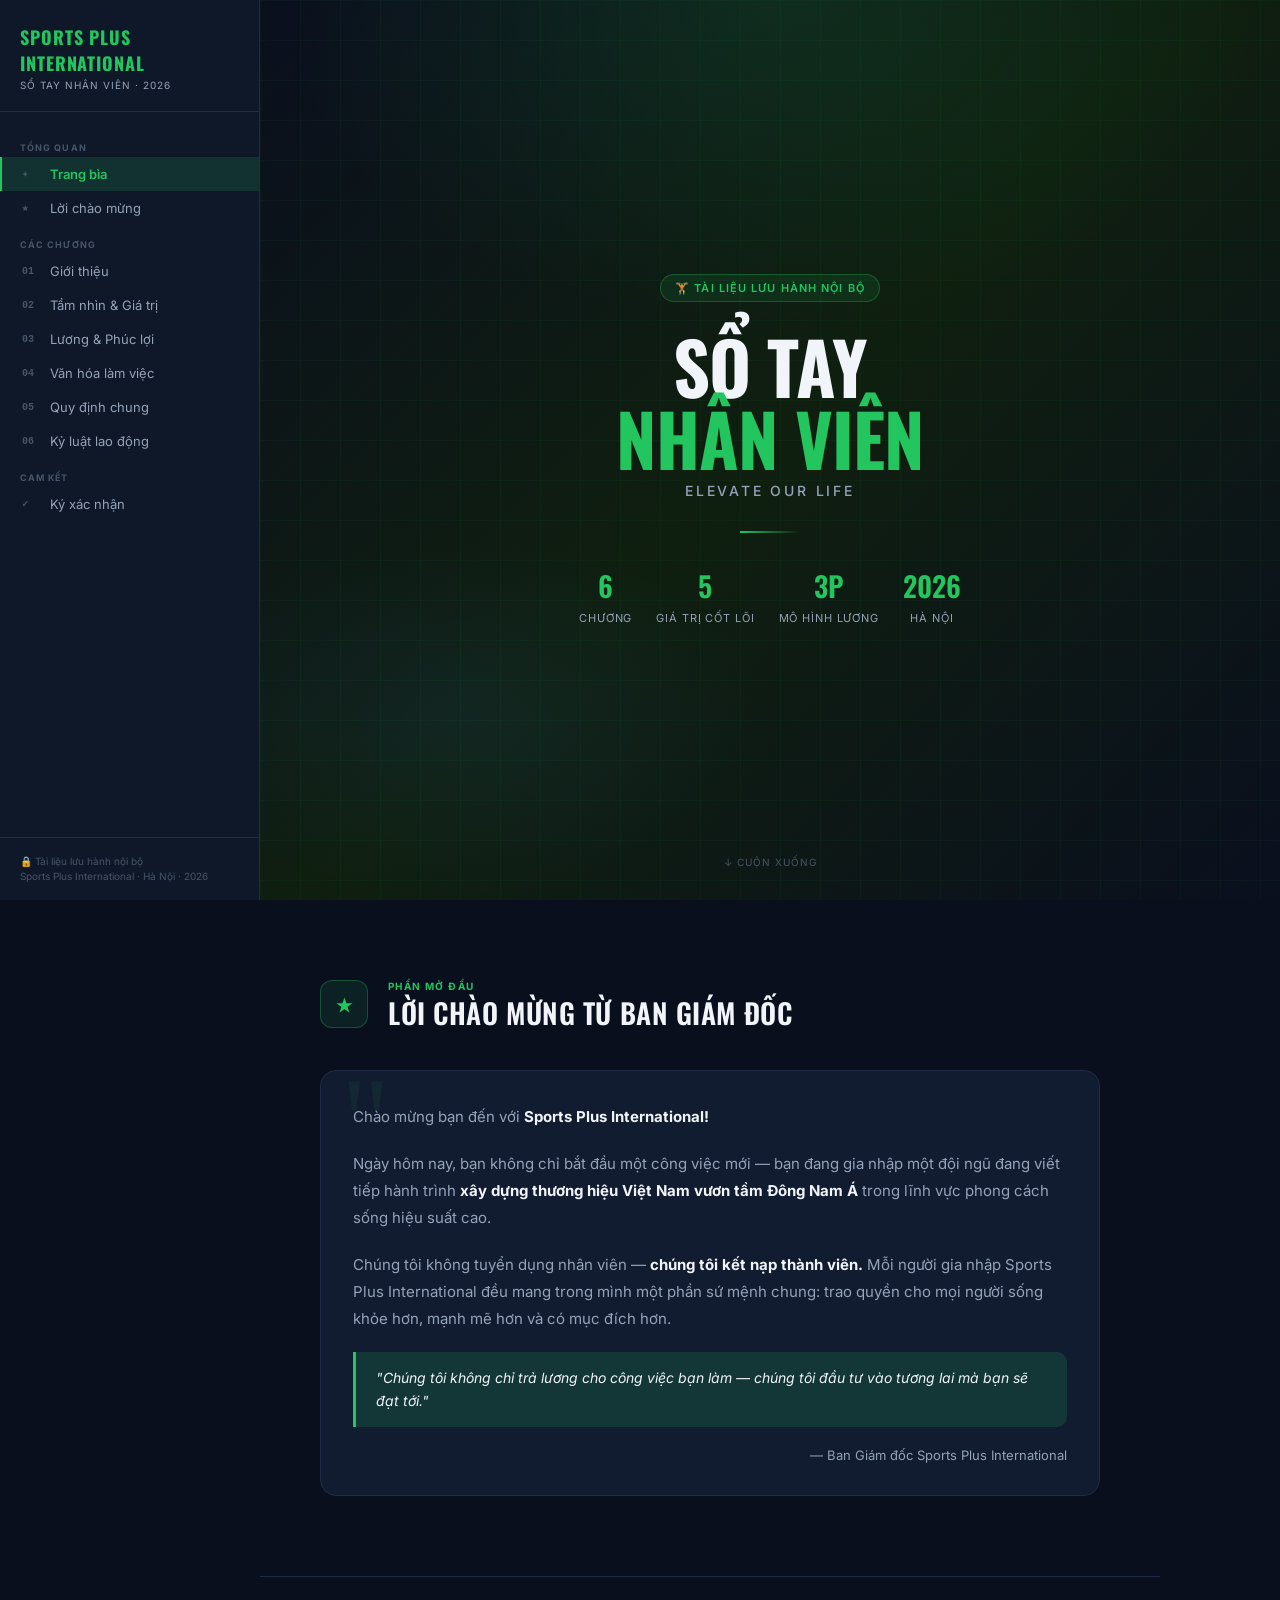
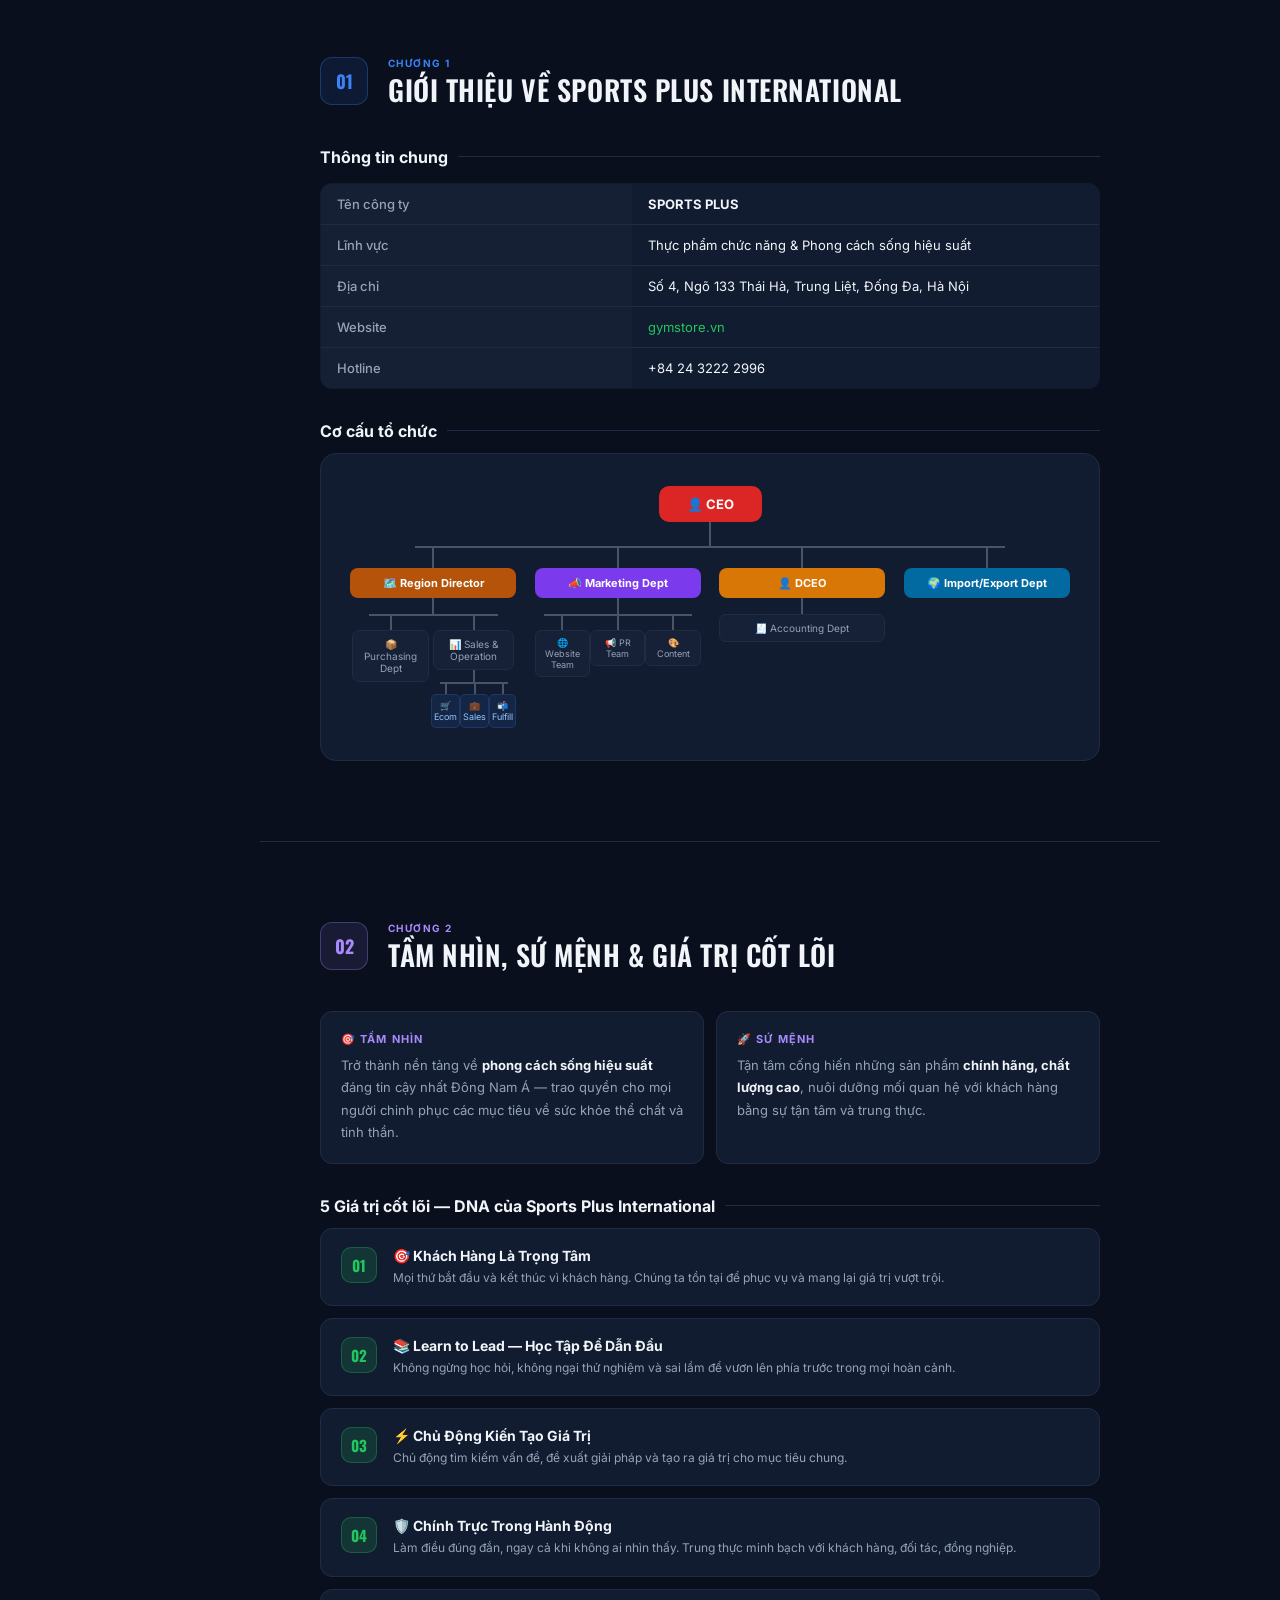
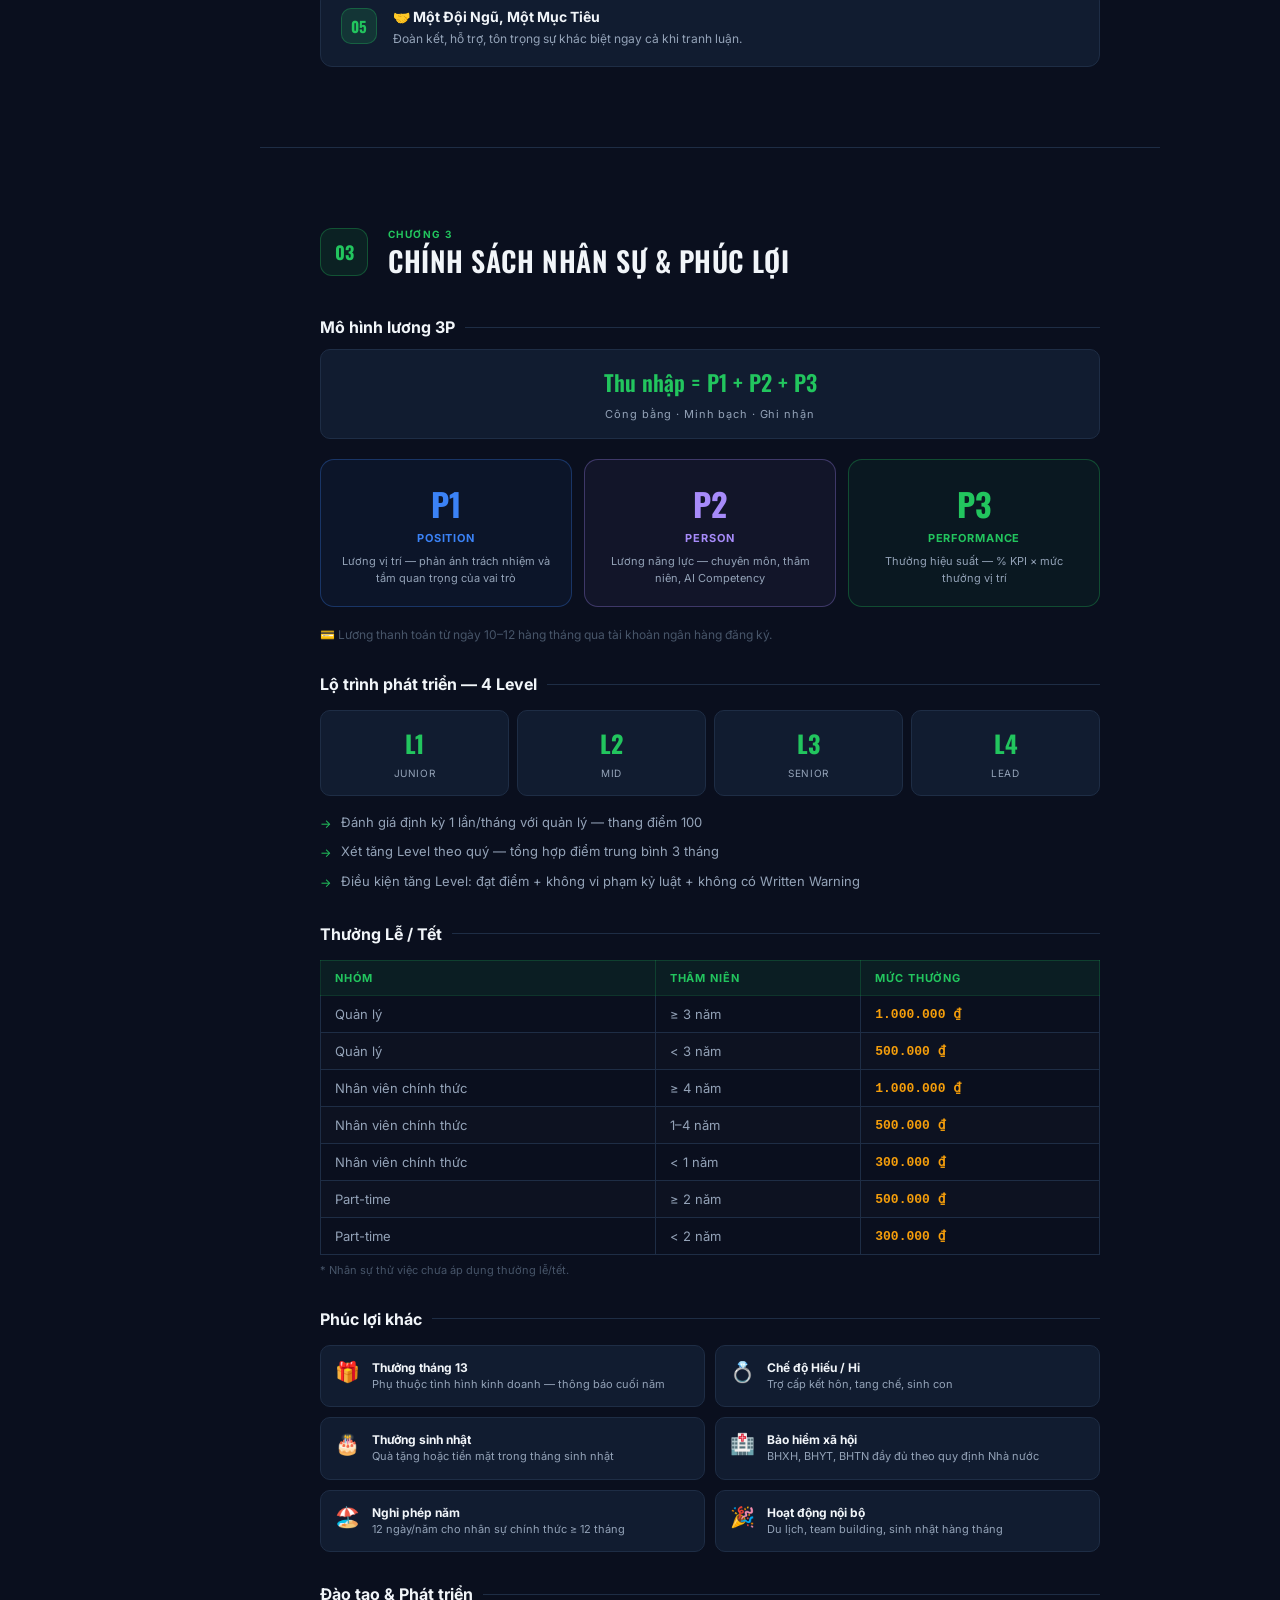
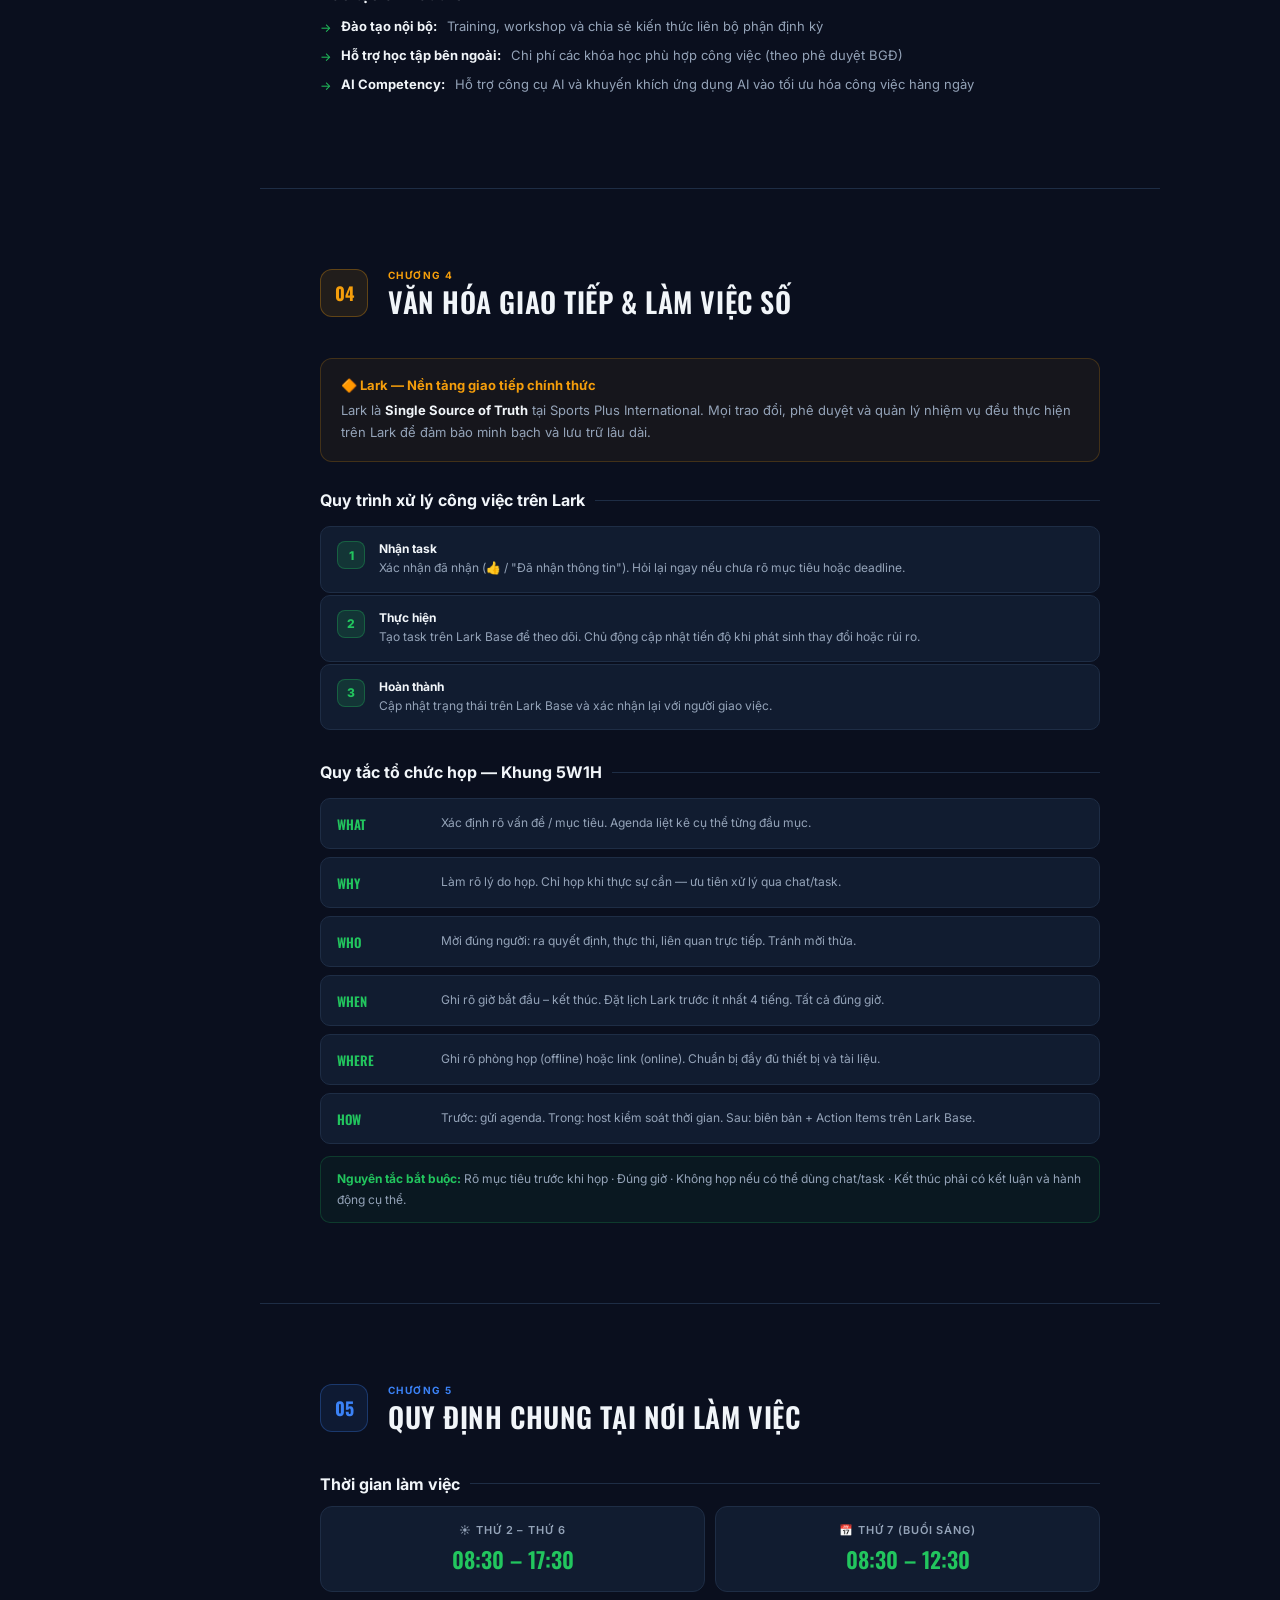
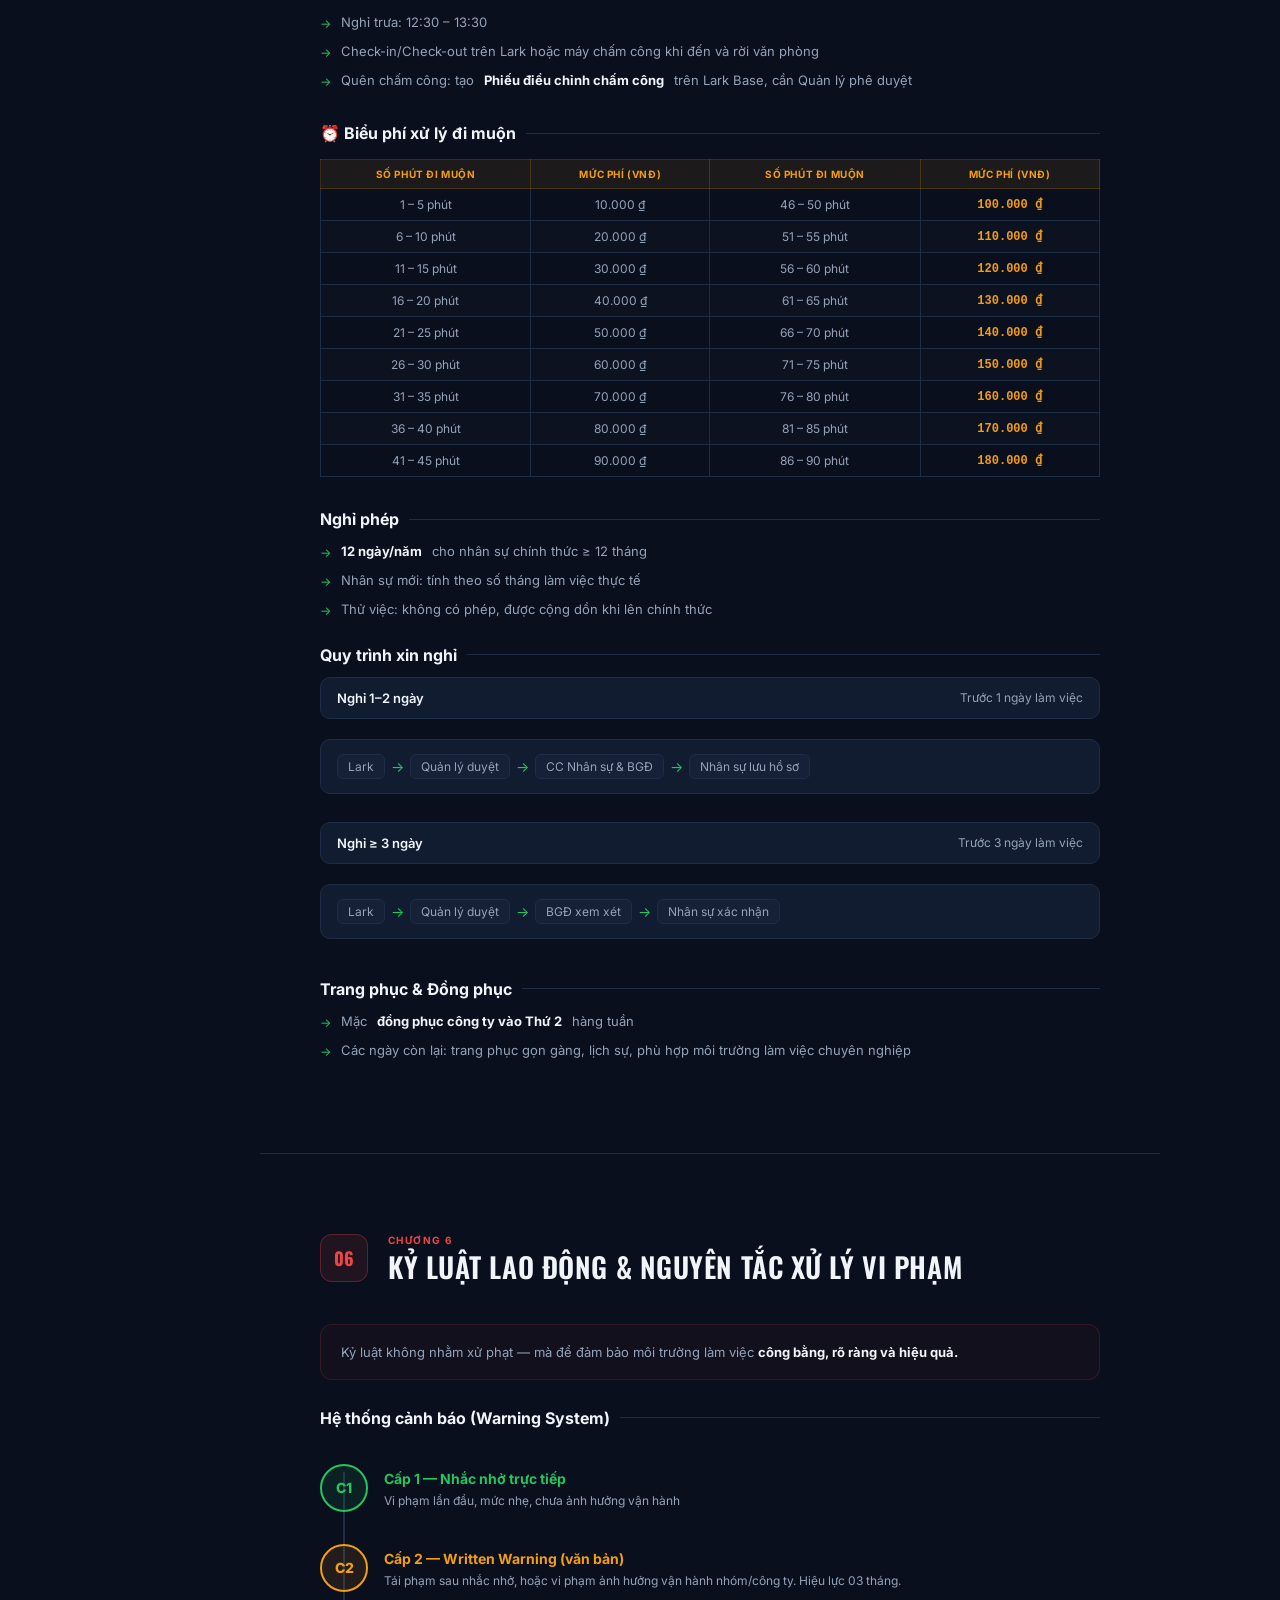
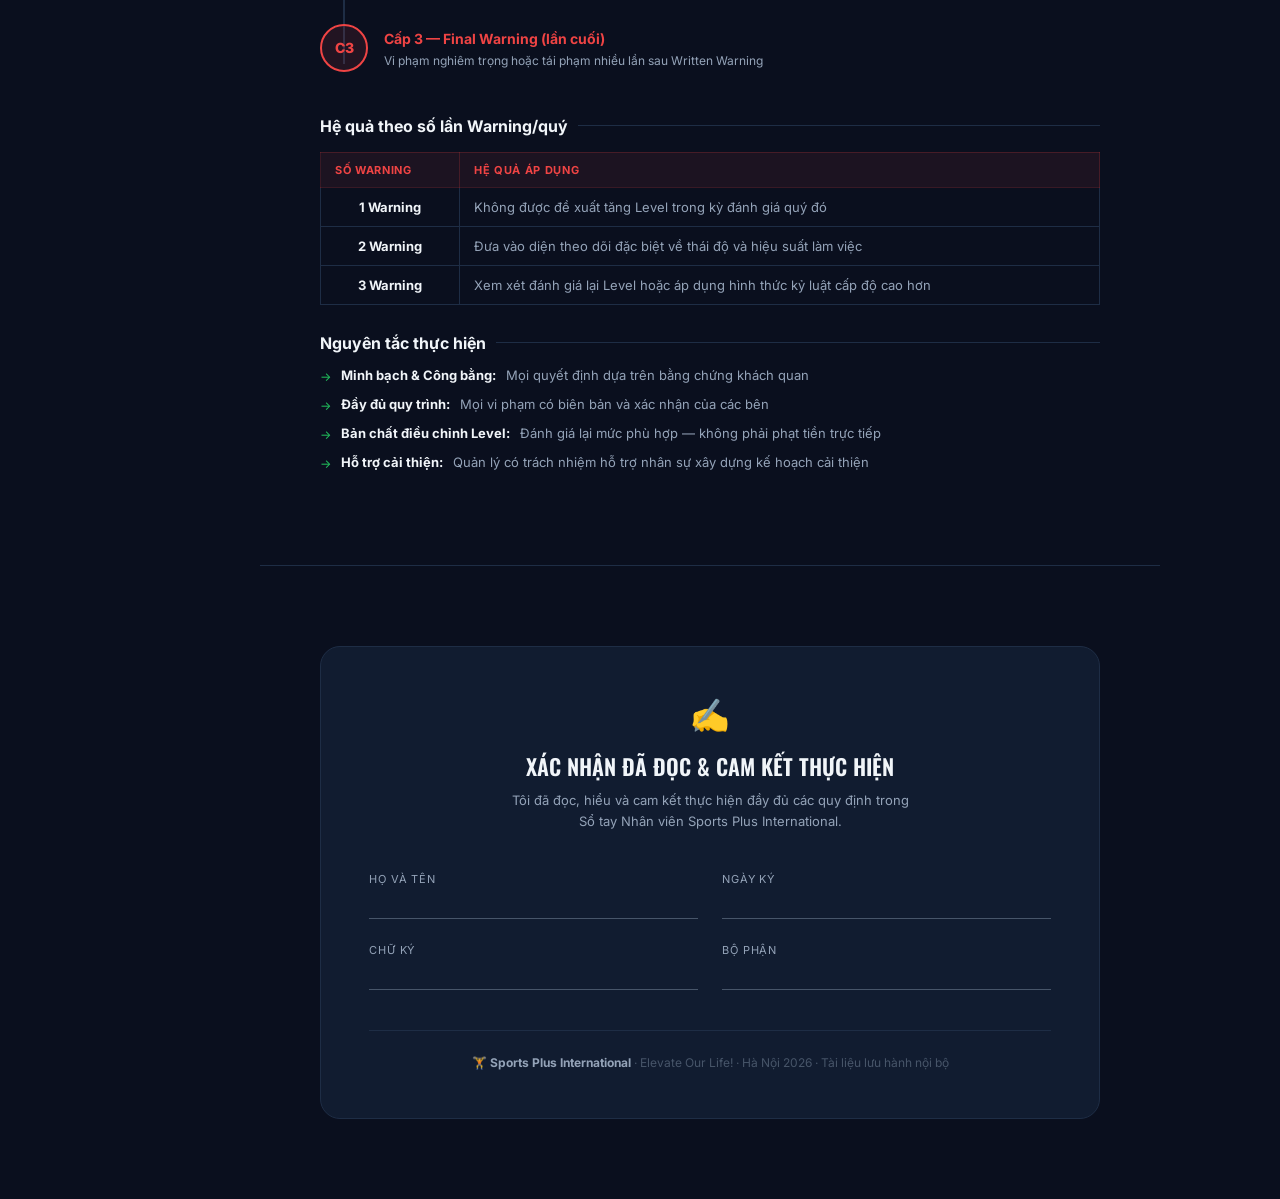
==== commit 7ba24278: "Fix org chart, rename to Sports Plus International" ====
--- a/sotay-nhanvien.html
+++ b/sotay-nhanvien.html
@@ -3,7 +3,7 @@
 <head>
 <meta charset="UTF-8">
 <meta name="viewport" content="width=device-width, initial-scale=1.0">
-<title>Sổ Tay Nhân Viên — Sport Plus</title>
+<title>Sổ Tay Nhân Viên — Sports Plus International</title>
 <link rel="preconnect" href="https://fonts.googleapis.com">
 <link href="https://fonts.googleapis.com/css2?family=Inter:wght@300;400;500;600;700;800;900&family=Oswald:wght@400;500;600;700&display=swap" rel="stylesheet">
 <style>
@@ -1055,7 +1055,7 @@
 <!-- SIDEBAR -->
 <nav class="sidebar" id="sidebar">
   <div class="sidebar-logo">
-    <div class="sidebar-brand">Sport Plus</div>
+    <div class="sidebar-brand">Sports Plus International</div>
     <div class="sidebar-sub">Sổ tay nhân viên · 2026</div>
   </div>
   <div class="sidebar-nav">
@@ -1074,7 +1074,7 @@
   </div>
   <div class="sidebar-footer">
     🔒 Tài liệu lưu hành nội bộ<br>
-    Sport Plus · Hà Nội · 2026
+    Sports Plus International · Hà Nội · 2026
   </div>
 </nav>
 
@@ -1127,13 +1127,13 @@
       </div>
     </div>
     <div class="welcome-card">
-      <p class="welcome-text">Chào mừng bạn đến với <strong>Sport Plus!</strong></p>
+      <p class="welcome-text">Chào mừng bạn đến với <strong>Sports Plus International!</strong></p>
       <p class="welcome-text">Ngày hôm nay, bạn không chỉ bắt đầu một công việc mới — bạn đang gia nhập một đội ngũ đang viết tiếp hành trình <strong>xây dựng thương hiệu Việt Nam vươn tầm Đông Nam Á</strong> trong lĩnh vực phong cách sống hiệu suất cao.</p>
-      <p class="welcome-text">Chúng tôi không tuyển dụng nhân viên — <strong>chúng tôi kết nạp thành viên.</strong> Mỗi người gia nhập Sport Plus đều mang trong mình một phần sứ mệnh chung: trao quyền cho mọi người sống khỏe hơn, mạnh mẽ hơn và có mục đích hơn.</p>
+      <p class="welcome-text">Chúng tôi không tuyển dụng nhân viên — <strong>chúng tôi kết nạp thành viên.</strong> Mỗi người gia nhập Sports Plus International đều mang trong mình một phần sứ mệnh chung: trao quyền cho mọi người sống khỏe hơn, mạnh mẽ hơn và có mục đích hơn.</p>
       <div class="welcome-quote">
         "Chúng tôi không chỉ trả lương cho công việc bạn làm — chúng tôi đầu tư vào tương lai mà bạn sẽ đạt tới."
       </div>
-      <div class="welcome-sign">— Ban Giám đốc Sport Plus</div>
+      <div class="welcome-sign">— Ban Giám đốc Sports Plus International</div>
     </div>
   </section>
 
@@ -1143,7 +1143,7 @@
       <div class="chapter-badge" style="background:rgba(59,130,246,0.1);border:1px solid rgba(59,130,246,0.3);color:var(--accent);">01</div>
       <div class="section-titles">
         <div class="chapter-label" style="color:var(--accent);">Chương 1</div>
-        <div class="section-title">Giới Thiệu Về Sport Plus</div>
+        <div class="section-title">Giới Thiệu Về Sports Plus International</div>
       </div>
     </div>
 
@@ -1157,34 +1157,98 @@
     </table>
 
     <div class="sub-title" style="margin-top:32px;">Cơ cấu tổ chức</div>
-    <div style="background:var(--surface);border:1px solid var(--border);border-radius:12px;padding:24px;text-align:center;">
-      <div style="display:flex;flex-direction:column;align-items:center;gap:0;">
+    <div style="background:var(--surface);border:1px solid var(--border);border-radius:16px;padding:32px 20px;overflow-x:auto;">
+      <div style="min-width:560px;">
+
         <!-- CEO -->
-        <div style="background:rgba(34,197,94,0.1);border:1px solid rgba(34,197,94,0.3);border-radius:10px;padding:10px 24px;font-weight:700;color:var(--green);font-size:13px;">Ban Giám Đốc</div>
-        <div style="width:2px;height:20px;background:var(--border);"></div>
-        <!-- Departments row -->
-        <div style="display:flex;gap:12px;flex-wrap:wrap;justify-content:center;">
-          <div style="display:flex;flex-direction:column;align-items:center;gap:0;">
-            <div style="width:2px;height:20px;background:var(--border);"></div>
-            <div style="background:var(--surface2);border:1px solid var(--border);border-radius:8px;padding:8px 14px;font-size:12px;color:var(--muted);">Marketing</div>
+        <div style="display:flex;justify-content:center;margin-bottom:0;">
+          <div style="background:#dc2626;border-radius:10px;padding:10px 28px;font-weight:700;color:#fff;font-size:13px;text-align:center;">👤 CEO</div>
+        </div>
+
+        <!-- Line down from CEO -->
+        <div style="display:flex;justify-content:center;"><div style="width:2px;height:24px;background:var(--dim);"></div></div>
+
+        <!-- Horizontal connector spanning L1 nodes -->
+        <div style="display:flex;justify-content:center;">
+          <div style="width:80%;height:2px;background:var(--dim);"></div>
+        </div>
+
+        <!-- L1: 4 columns -->
+        <div style="display:grid;grid-template-columns:1fr 1fr 1fr 1fr;gap:0;">
+
+          <!-- Col 1: Region Director -->
+          <div style="display:flex;flex-direction:column;align-items:center;">
+            <div style="width:2px;height:20px;background:var(--dim);"></div>
+            <div style="background:#b45309;border-radius:8px;padding:8px 10px;font-size:11px;font-weight:700;color:#fff;text-align:center;width:90%;">🗺️ Region Director</div>
+            <div style="width:2px;height:16px;background:var(--dim);"></div>
+            <!-- horizontal connector L2 -->
+            <div style="width:70%;height:2px;background:var(--dim);"></div>
+            <div style="display:grid;grid-template-columns:1fr 1fr;width:90%;gap:0;">
+              <div style="display:flex;flex-direction:column;align-items:center;">
+                <div style="width:2px;height:14px;background:var(--dim);"></div>
+                <div style="background:var(--surface2);border:1px solid var(--border);border-radius:7px;padding:7px 6px;font-size:10px;color:var(--muted);text-align:center;width:95%;">📦 Purchasing Dept</div>
+              </div>
+              <div style="display:flex;flex-direction:column;align-items:center;">
+                <div style="width:2px;height:14px;background:var(--dim);"></div>
+                <div style="background:var(--surface2);border:1px solid var(--border);border-radius:7px;padding:7px 6px;font-size:10px;color:var(--muted);text-align:center;width:95%;">📊 Sales & Operation</div>
+                <div style="width:2px;height:12px;background:var(--dim);"></div>
+                <div style="width:80%;height:2px;background:var(--dim);"></div>
+                <div style="display:grid;grid-template-columns:1fr 1fr 1fr;width:100%;">
+                  <div style="display:flex;flex-direction:column;align-items:center;">
+                    <div style="width:2px;height:10px;background:var(--dim);"></div>
+                    <div style="background:rgba(59,130,246,0.1);border:1px solid rgba(59,130,246,0.2);border-radius:5px;padding:5px 2px;font-size:9px;color:#93c5fd;text-align:center;">🛒 Ecom</div>
+                  </div>
+                  <div style="display:flex;flex-direction:column;align-items:center;">
+                    <div style="width:2px;height:10px;background:var(--dim);"></div>
+                    <div style="background:rgba(59,130,246,0.1);border:1px solid rgba(59,130,246,0.2);border-radius:5px;padding:5px 2px;font-size:9px;color:#93c5fd;text-align:center;">💼 Sales</div>
+                  </div>
+                  <div style="display:flex;flex-direction:column;align-items:center;">
+                    <div style="width:2px;height:10px;background:var(--dim);"></div>
+                    <div style="background:rgba(59,130,246,0.1);border:1px solid rgba(59,130,246,0.2);border-radius:5px;padding:5px 2px;font-size:9px;color:#93c5fd;text-align:center;">📬 Fulfill</div>
+                  </div>
+                </div>
+              </div>
+            </div>
           </div>
-          <div style="display:flex;flex-direction:column;align-items:center;gap:0;">
-            <div style="width:2px;height:20px;background:var(--border);"></div>
-            <div style="background:var(--surface2);border:1px solid var(--border);border-radius:8px;padding:8px 14px;font-size:12px;color:var(--muted);">Sales</div>
+
+          <!-- Col 2: Marketing -->
+          <div style="display:flex;flex-direction:column;align-items:center;">
+            <div style="width:2px;height:20px;background:var(--dim);"></div>
+            <div style="background:#7c3aed;border-radius:8px;padding:8px 10px;font-size:11px;font-weight:700;color:#fff;text-align:center;width:90%;">📣 Marketing Dept</div>
+            <div style="width:2px;height:16px;background:var(--dim);"></div>
+            <div style="width:80%;height:2px;background:var(--dim);"></div>
+            <div style="display:grid;grid-template-columns:1fr 1fr 1fr;width:90%;">
+              <div style="display:flex;flex-direction:column;align-items:center;">
+                <div style="width:2px;height:14px;background:var(--dim);"></div>
+                <div style="background:var(--surface2);border:1px solid var(--border);border-radius:6px;padding:6px 4px;font-size:9px;color:var(--muted);text-align:center;">🌐 Website Team</div>
+              </div>
+              <div style="display:flex;flex-direction:column;align-items:center;">
+                <div style="width:2px;height:14px;background:var(--dim);"></div>
+                <div style="background:var(--surface2);border:1px solid var(--border);border-radius:6px;padding:6px 4px;font-size:9px;color:var(--muted);text-align:center;">📢 PR Team</div>
+              </div>
+              <div style="display:flex;flex-direction:column;align-items:center;">
+                <div style="width:2px;height:14px;background:var(--dim);"></div>
+                <div style="background:var(--surface2);border:1px solid var(--border);border-radius:6px;padding:6px 4px;font-size:9px;color:var(--muted);text-align:center;">🎨 Content</div>
+              </div>
+            </div>
           </div>
-          <div style="display:flex;flex-direction:column;align-items:center;gap:0;">
-            <div style="width:2px;height:20px;background:var(--border);"></div>
-            <div style="background:var(--surface2);border:1px solid var(--border);border-radius:8px;padding:8px 14px;font-size:12px;color:var(--muted);">Operations</div>
+
+          <!-- Col 3: DCEO -->
+          <div style="display:flex;flex-direction:column;align-items:center;">
+            <div style="width:2px;height:20px;background:var(--dim);"></div>
+            <div style="background:#d97706;border-radius:8px;padding:8px 10px;font-size:11px;font-weight:700;color:#fff;text-align:center;width:90%;">👤 DCEO</div>
+            <div style="width:2px;height:16px;background:var(--dim);"></div>
+            <div style="background:var(--surface2);border:1px solid var(--border);border-radius:7px;padding:7px 10px;font-size:10px;color:var(--muted);text-align:center;width:90%;">🧾 Accounting Dept</div>
           </div>
-          <div style="display:flex;flex-direction:column;align-items:center;gap:0;">
-            <div style="width:2px;height:20px;background:var(--border);"></div>
-            <div style="background:var(--surface2);border:1px solid var(--border);border-radius:8px;padding:8px 14px;font-size:12px;color:var(--muted);">Nhân sự</div>
+
+          <!-- Col 4: Import/Export -->
+          <div style="display:flex;flex-direction:column;align-items:center;">
+            <div style="width:2px;height:20px;background:var(--dim);"></div>
+            <div style="background:#0369a1;border-radius:8px;padding:8px 10px;font-size:11px;font-weight:700;color:#fff;text-align:center;width:90%;">🌍 Import/Export Dept</div>
           </div>
-          <div style="display:flex;flex-direction:column;align-items:center;gap:0;">
-            <div style="width:2px;height:20px;background:var(--border);"></div>
-            <div style="background:var(--surface2);border:1px solid var(--border);border-radius:8px;padding:8px 14px;font-size:12px;color:var(--muted);">Kế toán</div>
-          </div>
-        </div>
+
+        </div>
+
       </div>
     </div>
   </section>
@@ -1210,7 +1274,7 @@
       </div>
     </div>
 
-    <div class="sub-title">5 Giá trị cốt lõi — DNA của Sport Plus</div>
+    <div class="sub-title">5 Giá trị cốt lõi — DNA của Sports Plus International</div>
     <div class="values-grid">
       <div class="value-card">
         <div class="value-num">01</div>
@@ -1340,7 +1404,7 @@
 
     <div style="background:rgba(245,158,11,0.05);border:1px solid rgba(245,158,11,0.2);border-radius:12px;padding:18px 20px;margin-bottom:24px;">
       <div style="font-size:13px;font-weight:700;color:var(--gold);margin-bottom:6px;">🔶 Lark — Nền tảng giao tiếp chính thức</div>
-      <p style="font-size:13px;color:var(--muted);line-height:1.7;">Lark là <strong style="color:var(--text);">Single Source of Truth</strong> tại Sport Plus. Mọi trao đổi, phê duyệt và quản lý nhiệm vụ đều thực hiện trên Lark để đảm bảo minh bạch và lưu trữ lâu dài.</p>
+      <p style="font-size:13px;color:var(--muted);line-height:1.7;">Lark là <strong style="color:var(--text);">Single Source of Truth</strong> tại Sports Plus International. Mọi trao đổi, phê duyệt và quản lý nhiệm vụ đều thực hiện trên Lark để đảm bảo minh bạch và lưu trữ lâu dài.</p>
     </div>
 
     <div class="sub-title">Quy trình xử lý công việc trên Lark</div>
@@ -1513,7 +1577,7 @@
     <div class="sign-card">
       <div style="font-size:32px;margin-bottom:16px;">✍️</div>
       <div class="sign-title">Xác Nhận Đã Đọc & Cam Kết Thực Hiện</div>
-      <p class="sign-sub">Tôi đã đọc, hiểu và cam kết thực hiện đầy đủ các quy định trong<br>Sổ tay Nhân viên Sport Plus.</p>
+      <p class="sign-sub">Tôi đã đọc, hiểu và cam kết thực hiện đầy đủ các quy định trong<br>Sổ tay Nhân viên Sports Plus International.</p>
       <div class="sign-fields">
         <div class="sign-field">
           <div class="sign-field-label">Họ và tên</div>
@@ -1529,7 +1593,7 @@
         </div>
       </div>
       <div style="margin-top:40px;padding-top:24px;border-top:1px solid var(--border);font-size:12px;color:var(--dim);">
-        🏋️ <strong style="color:var(--muted);">Sport Plus</strong> · Elevate Our Life! · Hà Nội 2026 · Tài liệu lưu hành nội bộ
+        🏋️ <strong style="color:var(--muted);">Sports Plus International</strong> · Elevate Our Life! · Hà Nội 2026 · Tài liệu lưu hành nội bộ
       </div>
     </div>
   </div>
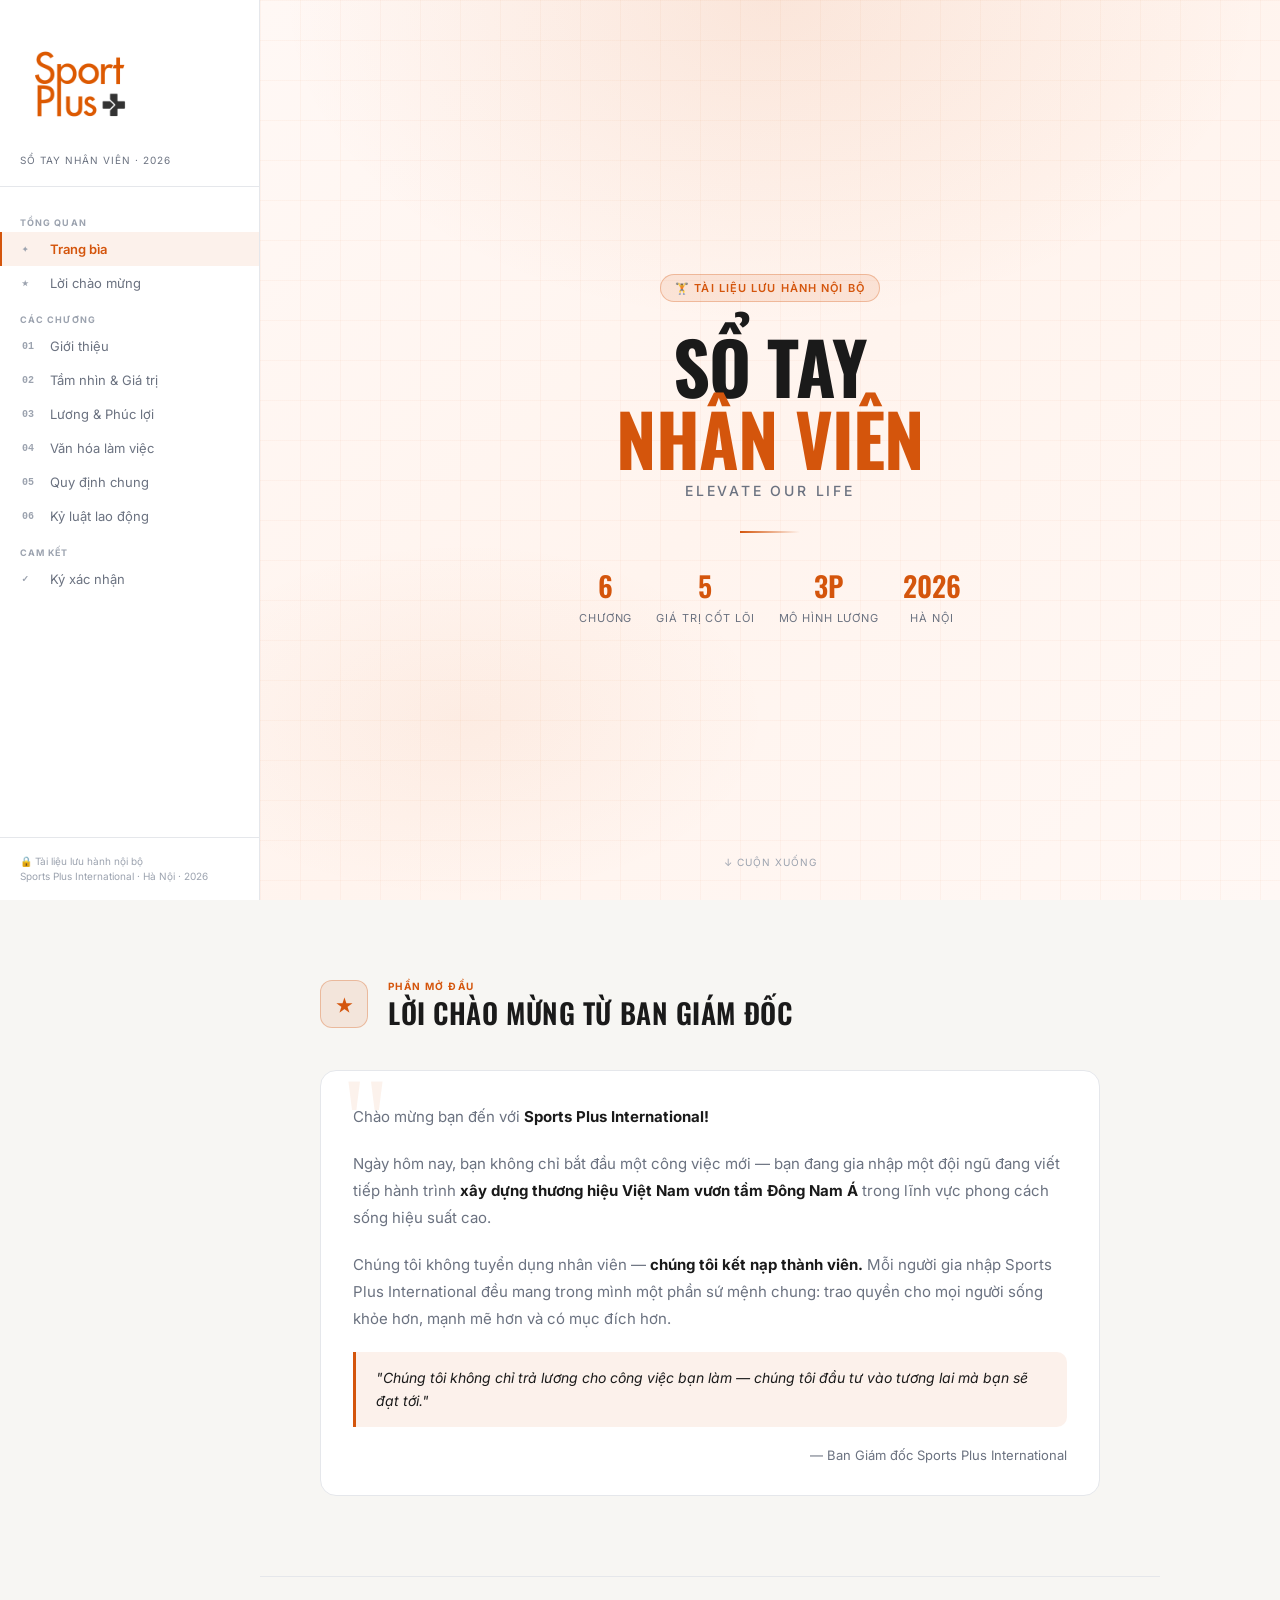
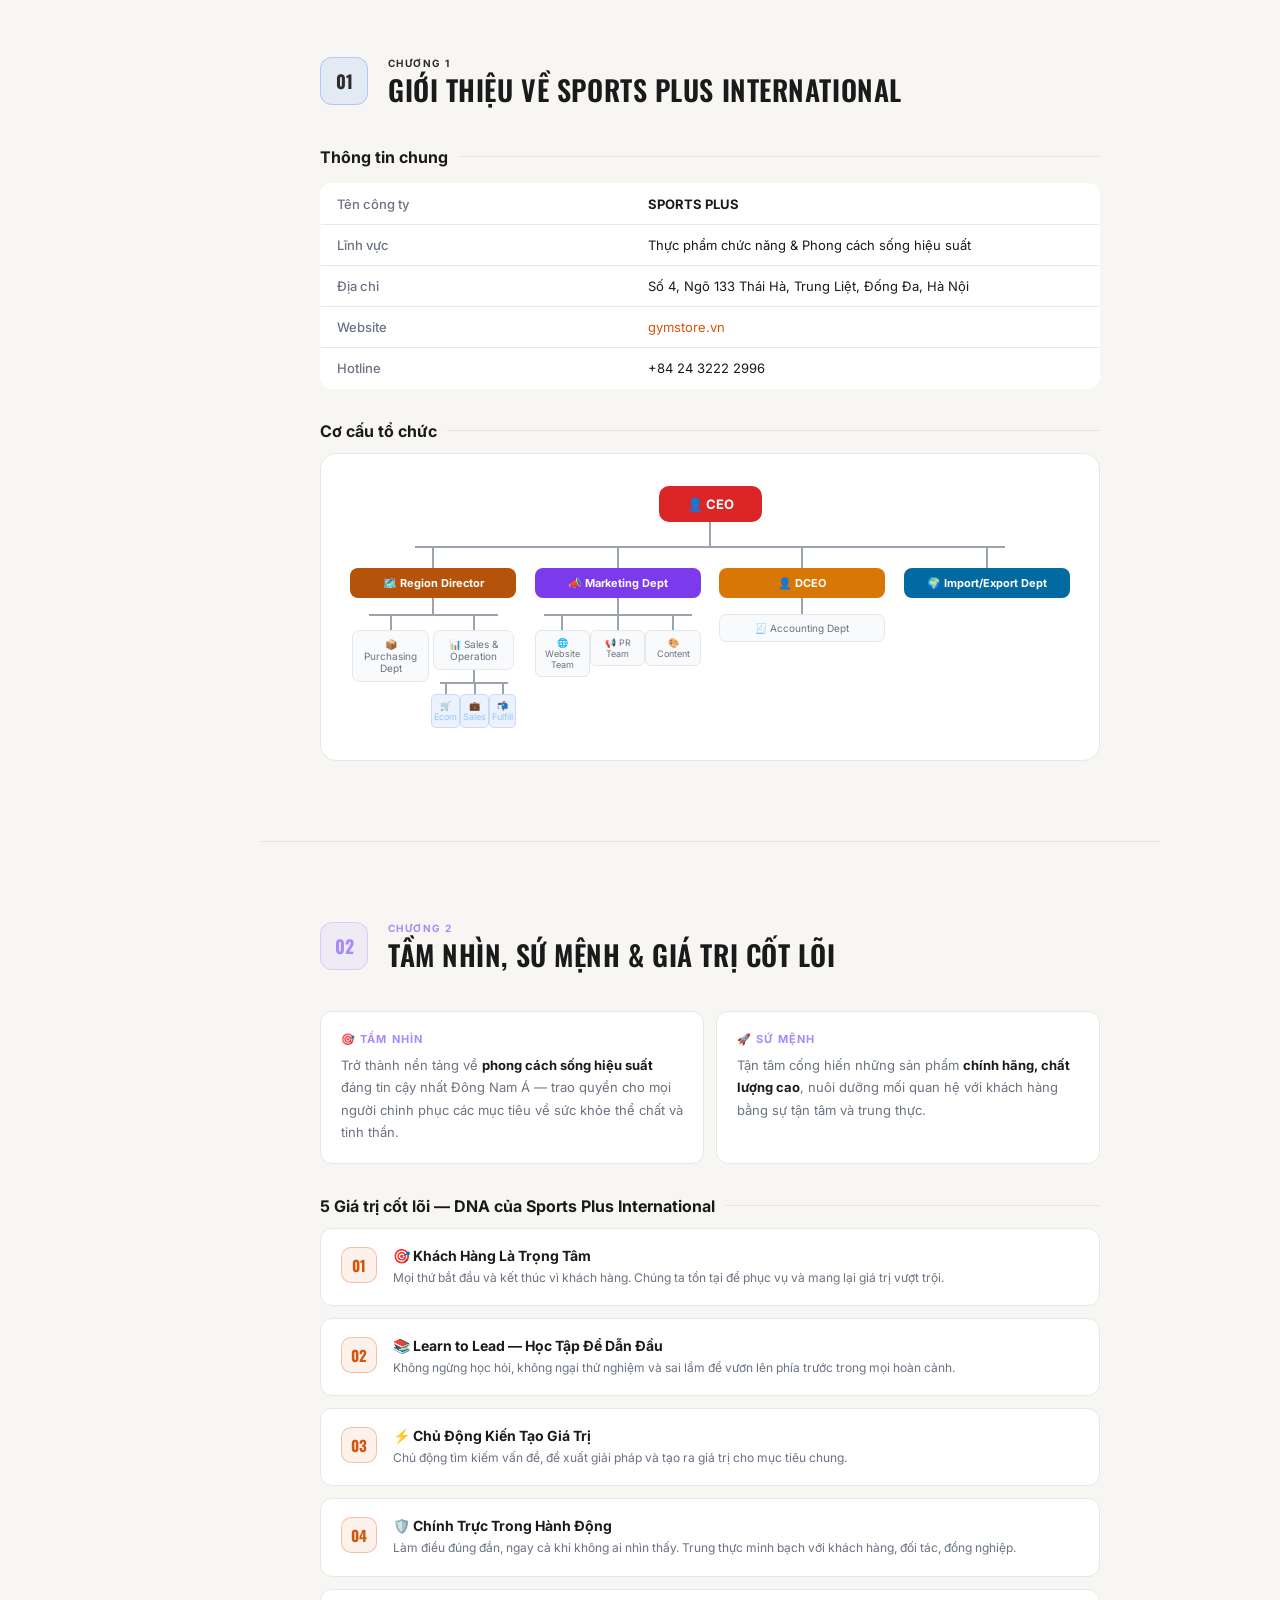
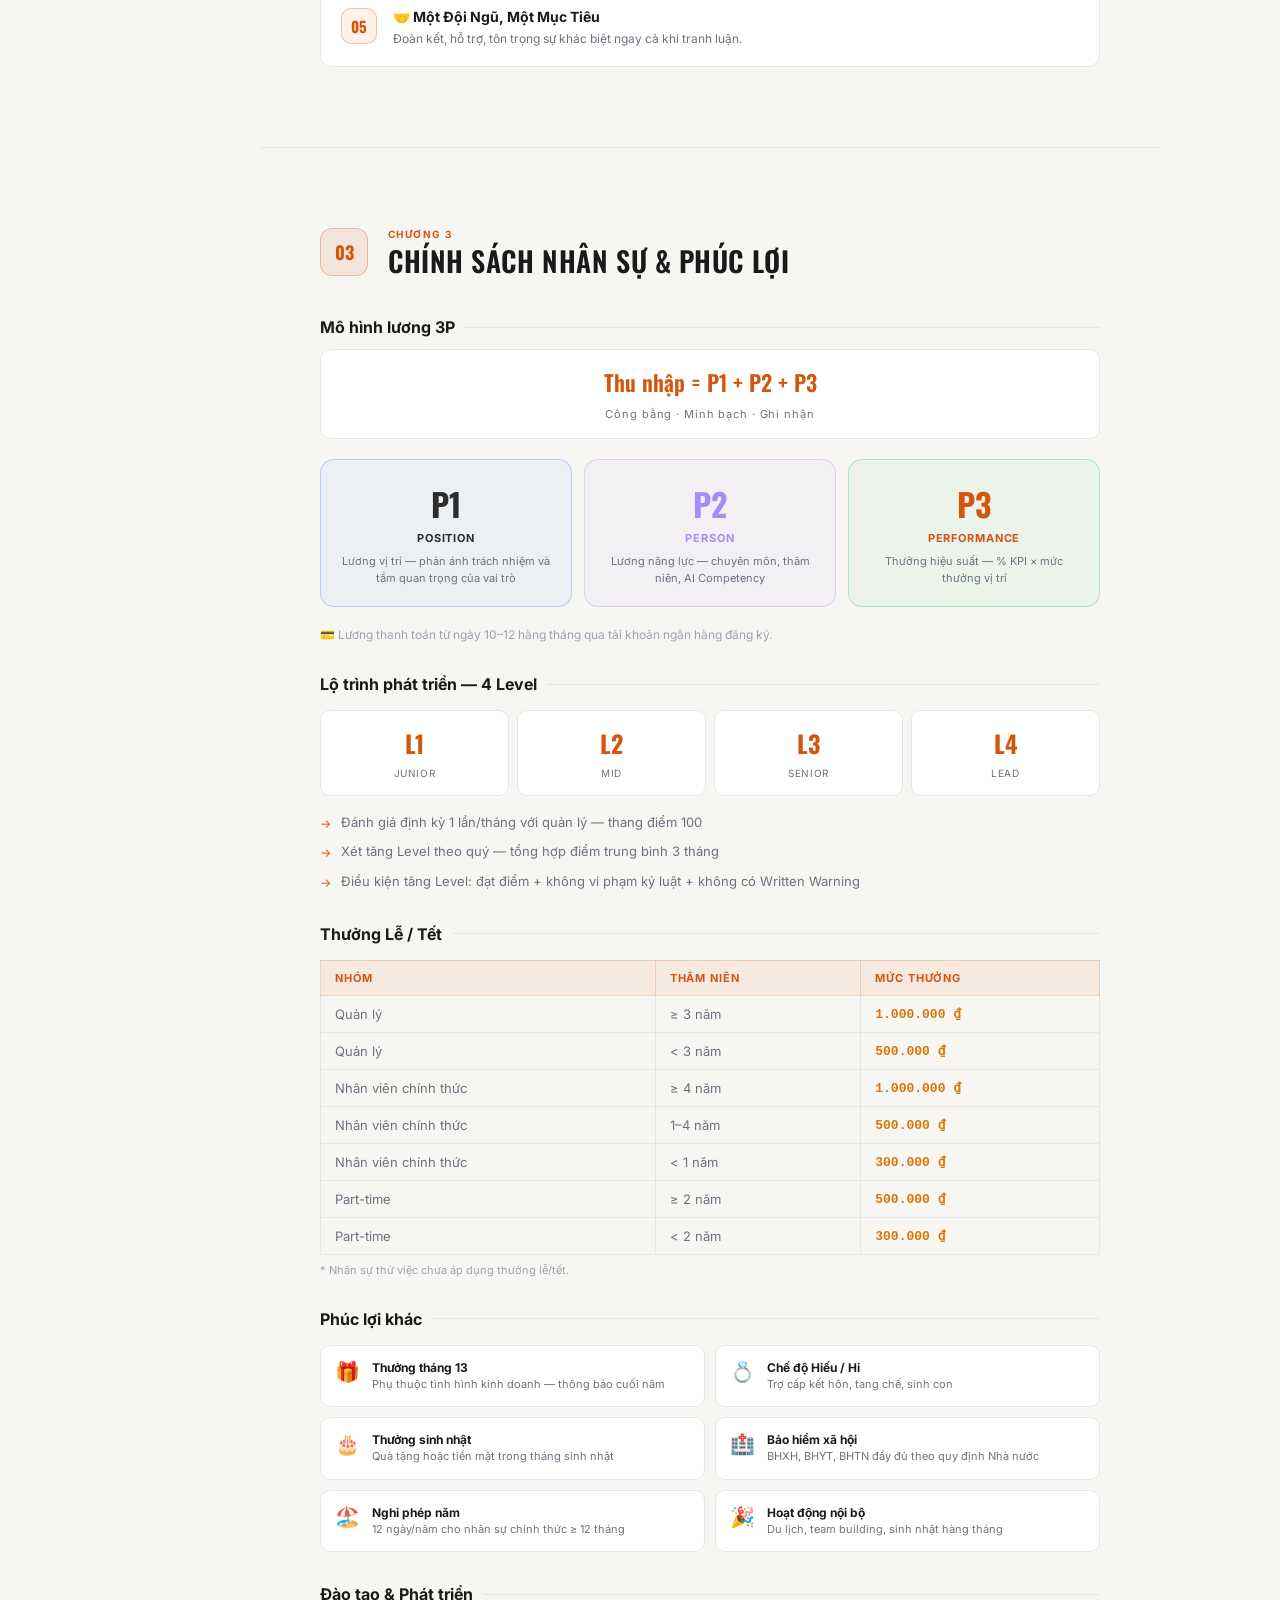
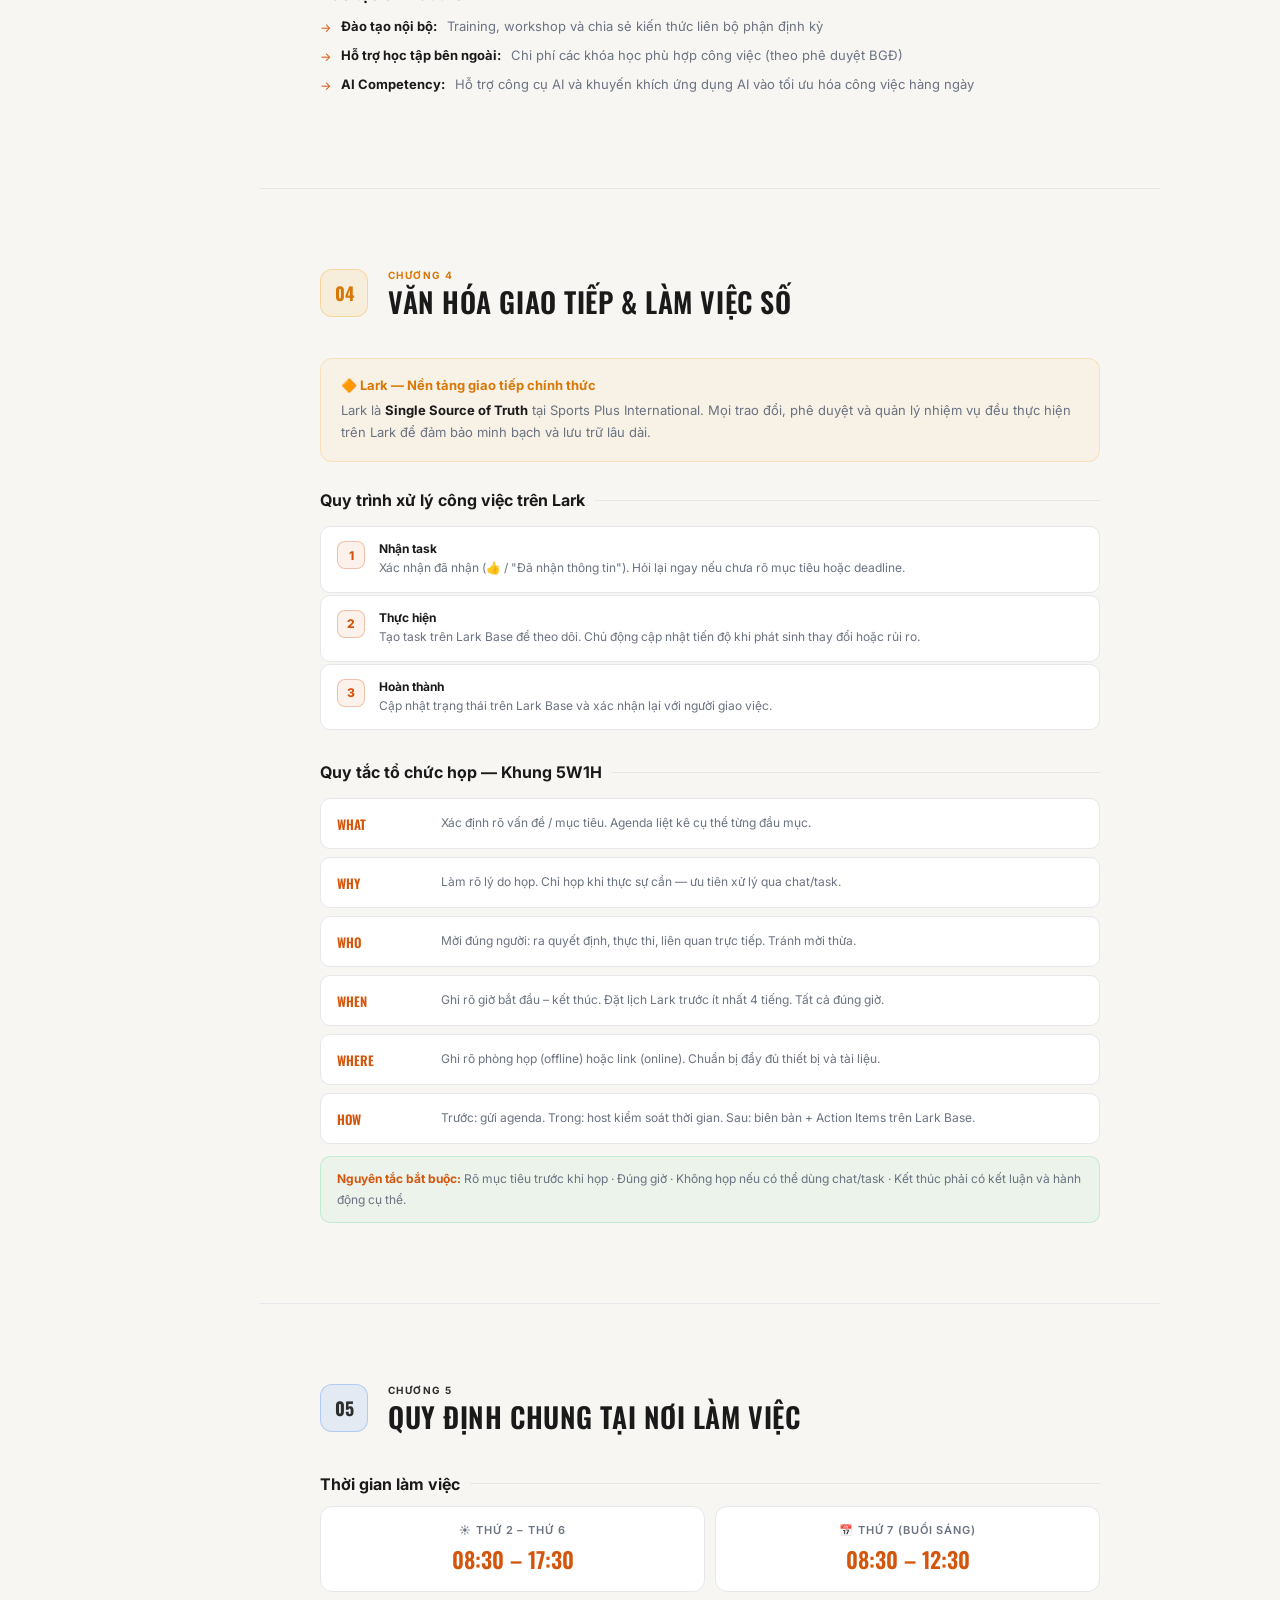
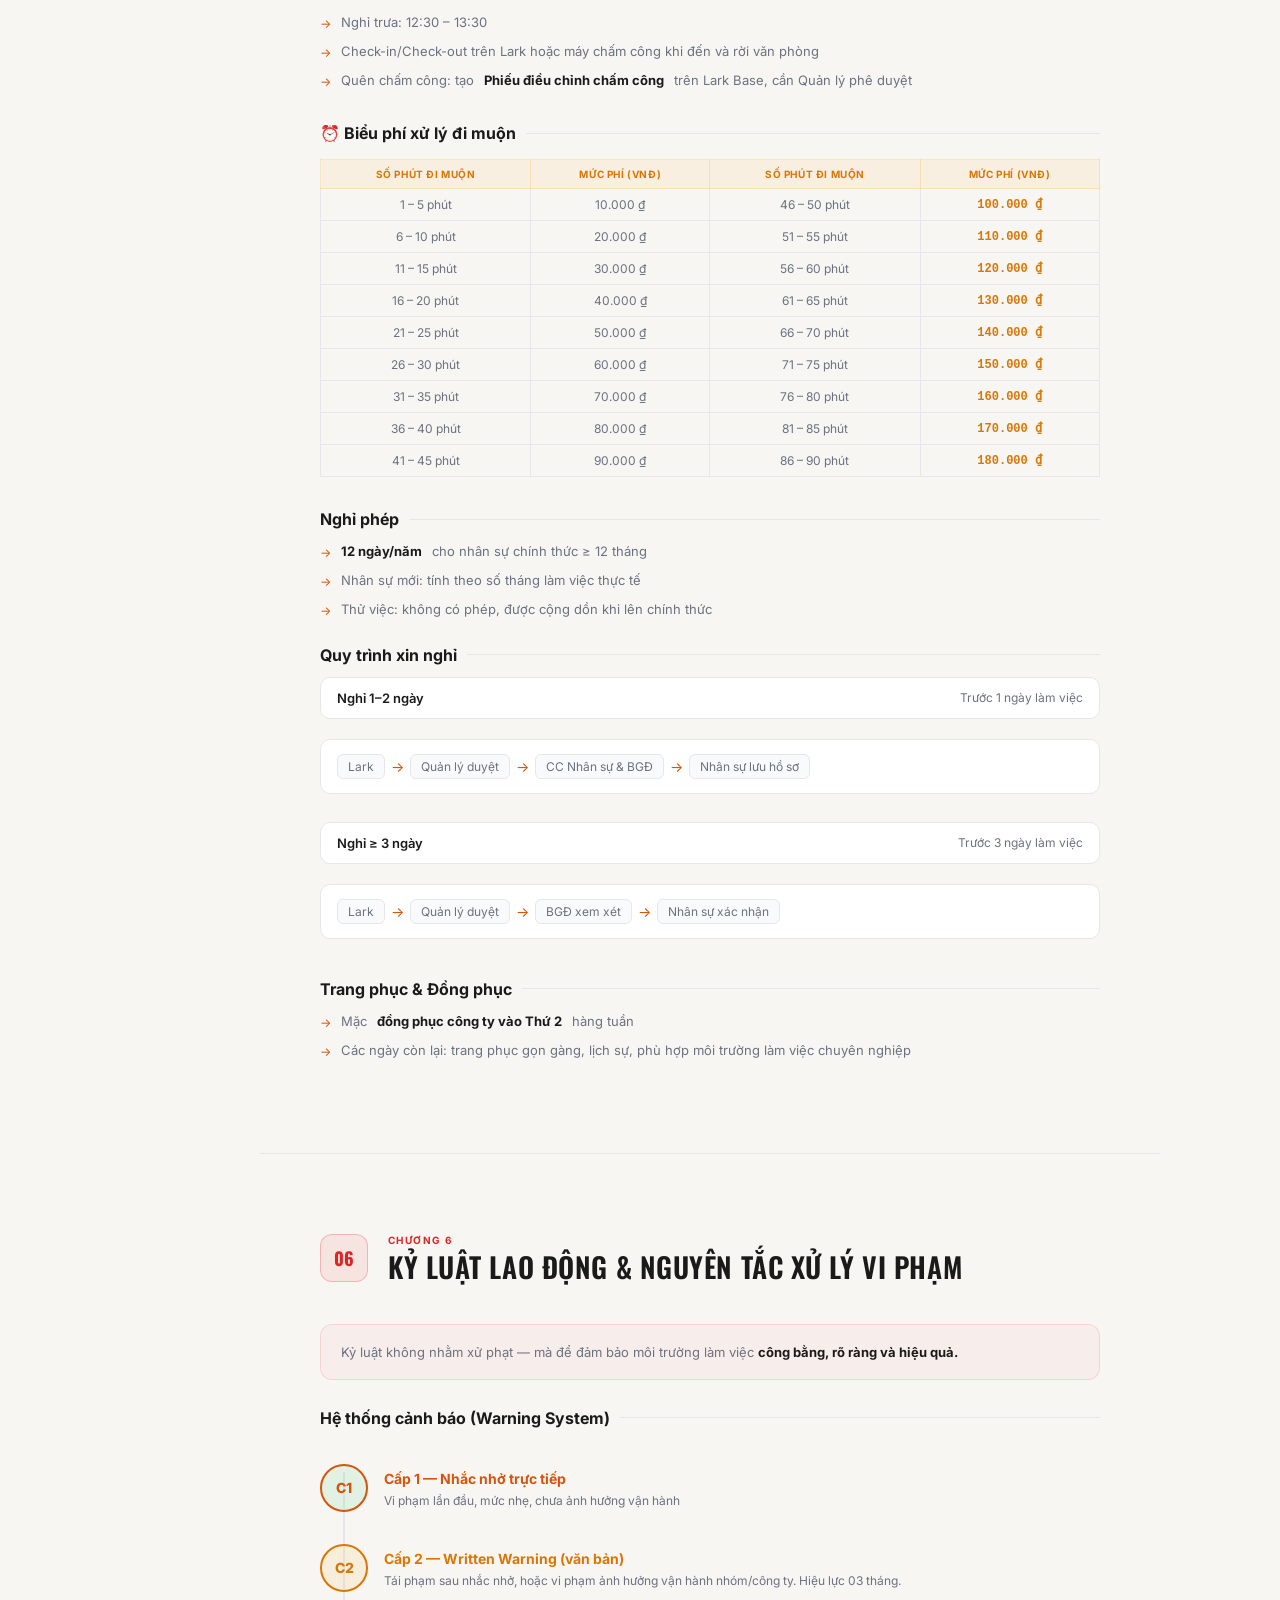
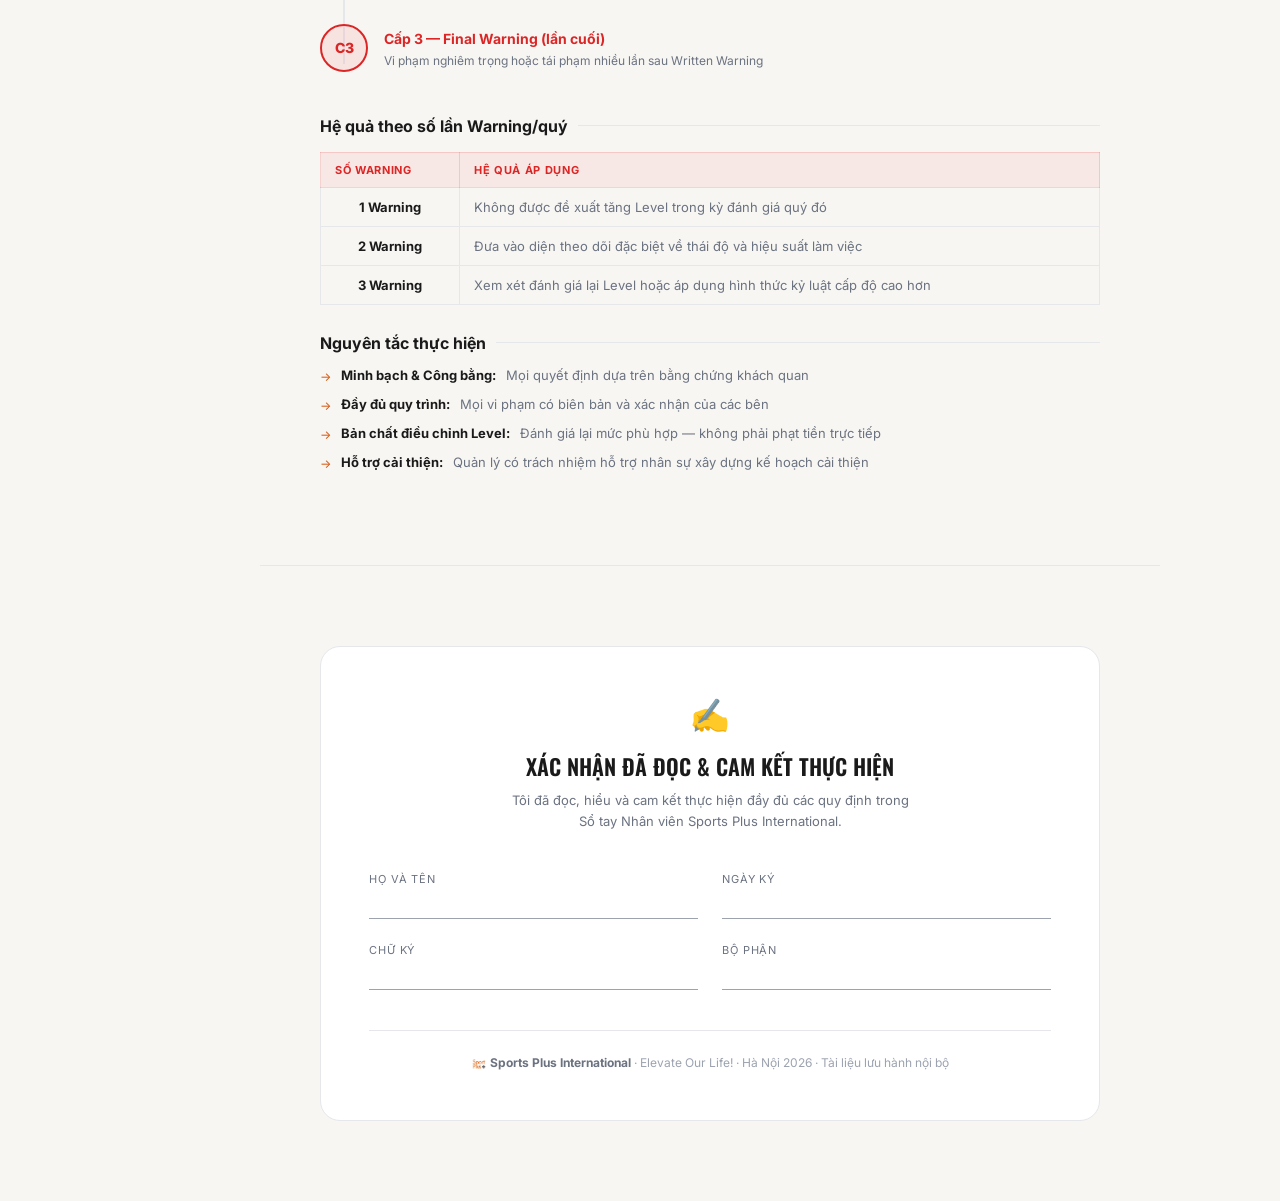
==== commit 4ecb0309: "Light theme, Sport Plus brand colors, logo embedded" ====
--- a/sotay-nhanvien.html
+++ b/sotay-nhanvien.html
@@ -8,21 +8,21 @@
 <link href="https://fonts.googleapis.com/css2?family=Inter:wght@300;400;500;600;700;800;900&family=Oswald:wght@400;500;600;700&display=swap" rel="stylesheet">
 <style>
 :root {
-  --navy: #0a0f1e;
-  --navy2: #0f1829;
-  --navy3: #162036;
-  --green: #22c55e;
-  --green2: #16a34a;
-  --green-glow: rgba(34,197,94,0.15);
-  --accent: #3b82f6;
-  --gold: #f59e0b;
-  --red: #ef4444;
-  --text: #f1f5f9;
-  --muted: #94a3b8;
-  --dim: #475569;
-  --border: #1e2d45;
-  --surface: #111c30;
-  --surface2: #162036;
+  --navy: #f7f6f3;
+  --navy2: #ffffff;
+  --navy3: #f2f1ee;
+  --green: #d4550c;
+  --green2: #b34309;
+  --green-glow: rgba(212,85,12,0.08);
+  --accent: #2d2d2d;
+  --gold: #d97706;
+  --red: #dc2626;
+  --text: #1a1a1a;
+  --muted: #6b7280;
+  --dim: #9ca3af;
+  --border: #e5e7eb;
+  --surface: #ffffff;
+  --surface2: #f9fafb;
   --sidebar-w: 260px;
 }
 
@@ -45,7 +45,7 @@
   width: var(--sidebar-w);
   height: 100vh;
   background: var(--navy2);
-  border-right: 1px solid var(--border);
+  border-right: 1px solid #e5e7eb;
   overflow-y: auto;
   z-index: 100;
   display: flex;
@@ -150,7 +150,7 @@
   text-align: center;
   padding: 60px 40px;
   overflow: hidden;
-  background: linear-gradient(135deg, #0a0f1e 0%, #0f1f0f 50%, #0a0f1e 100%);
+  background: linear-gradient(135deg, #fff8f5 0%, #fff4ee 50%, #fff8f5 100%);
 }
 
 .hero::before {
@@ -158,16 +158,16 @@
   position: absolute;
   inset: 0;
   background:
-    radial-gradient(ellipse 80% 60% at 50% 0%, rgba(34,197,94,0.12) 0%, transparent 60%),
-    radial-gradient(ellipse 60% 40% at 20% 80%, rgba(59,130,246,0.08) 0%, transparent 50%);
+    radial-gradient(ellipse 80% 60% at 50% 0%, rgba(212,85,12,0.10) 0%, transparent 60%),
+    radial-gradient(ellipse 60% 40% at 20% 80%, rgba(212,85,12,0.05) 0%, transparent 50%);
 }
 
 .hero-grid {
   position: absolute;
   inset: 0;
   background-image:
-    linear-gradient(rgba(34,197,94,0.04) 1px, transparent 1px),
-    linear-gradient(90deg, rgba(34,197,94,0.04) 1px, transparent 1px);
+    linear-gradient(rgba(212,85,12,0.04) 1px, transparent 1px),
+    linear-gradient(90deg, rgba(212,85,12,0.04) 1px, transparent 1px);
   background-size: 40px 40px;
 }
 
@@ -177,8 +177,8 @@
   display: inline-flex;
   align-items: center;
   gap: 6px;
-  background: rgba(34,197,94,0.1);
-  border: 1px solid rgba(34,197,94,0.3);
+  background: rgba(212,85,12,0.1);
+  border: 1px solid rgba(212,85,12,0.3);
   border-radius: 100px;
   padding: 6px 14px;
   font-size: 11px;
@@ -196,7 +196,7 @@
   line-height: 1.0;
   letter-spacing: -0.01em;
   text-transform: uppercase;
-  color: var(--text);
+  color: #1a1a1a;
   margin-bottom: 8px;
 }
 
@@ -204,7 +204,7 @@
 
 .hero-tagline {
   font-size: 14px;
-  color: var(--muted);
+  color: #6b7280;
   letter-spacing: 0.2em;
   text-transform: uppercase;
   margin-bottom: 32px;
@@ -253,7 +253,7 @@
   flex-direction: column;
   align-items: center;
   gap: 8px;
-  color: var(--dim);
+  color: #9ca3af;
   font-size: 10px;
   letter-spacing: 0.1em;
   text-transform: uppercase;
@@ -328,7 +328,7 @@
   left: 20px;
   font-size: 120px;
   font-family: Georgia, serif;
-  color: rgba(34,197,94,0.08);
+  color: rgba(212,85,12,0.08);
   line-height: 1;
 }
 
@@ -413,7 +413,7 @@
   height: 36px;
   border-radius: 10px;
   background: var(--green-glow);
-  border: 1px solid rgba(34,197,94,0.3);
+  border: 1px solid rgba(212,85,12,0.3);
   display: flex;
   align-items: center;
   justify-content: center;
@@ -506,8 +506,8 @@
 }
 
 .bonus-table th {
-  background: rgba(34,197,94,0.08);
-  border: 1px solid rgba(34,197,94,0.2);
+  background: rgba(212,85,12,0.08);
+  border: 1px solid rgba(212,85,12,0.2);
   padding: 10px 14px;
   text-align: left;
   font-size: 11px;
@@ -922,7 +922,7 @@
   height: 28px;
   border-radius: 8px;
   background: var(--green-glow);
-  border: 1px solid rgba(34,197,94,0.3);
+  border: 1px solid rgba(212,85,12,0.3);
   display: flex;
   align-items: center;
   justify-content: center;
@@ -1055,7 +1055,7 @@
 <!-- SIDEBAR -->
 <nav class="sidebar" id="sidebar">
   <div class="sidebar-logo">
-    <div class="sidebar-brand">Sports Plus International</div>
+    <img src="[data-uri]" alt="Sport Plus" style="width:120px;height:auto;display:block;margin-bottom:10px;">
     <div class="sidebar-sub">Sổ tay nhân viên · 2026</div>
   </div>
   <div class="sidebar-nav">
@@ -1120,7 +1120,7 @@
   <!-- WELCOME -->
   <section class="section" id="welcome">
     <div class="section-header">
-      <div class="chapter-badge" style="background:rgba(34,197,94,0.1);border:1px solid rgba(34,197,94,0.3);color:var(--green);">★</div>
+      <div class="chapter-badge" style="background:rgba(212,85,12,0.1);border:1px solid rgba(212,85,12,0.3);color:var(--green);">★</div>
       <div class="section-titles">
         <div class="chapter-label" style="color:var(--green);">Phần mở đầu</div>
         <div class="section-title">Lời Chào Mừng Từ Ban Giám Đốc</div>
@@ -1317,7 +1317,7 @@
   <!-- CHAPTER 3 -->
   <section class="section" id="ch3">
     <div class="section-header">
-      <div class="chapter-badge" style="background:rgba(34,197,94,0.1);border:1px solid rgba(34,197,94,0.3);color:var(--green);">03</div>
+      <div class="chapter-badge" style="background:rgba(212,85,12,0.1);border:1px solid rgba(212,85,12,0.3);color:var(--green);">03</div>
       <div class="section-titles">
         <div class="chapter-label" style="color:var(--green);">Chương 3</div>
         <div class="section-title">Chính Sách Nhân Sự & Phúc Lợi</div>
@@ -1593,7 +1593,7 @@
         </div>
       </div>
       <div style="margin-top:40px;padding-top:24px;border-top:1px solid var(--border);font-size:12px;color:var(--dim);">
-        🏋️ <strong style="color:var(--muted);">Sports Plus International</strong> · Elevate Our Life! · Hà Nội 2026 · Tài liệu lưu hành nội bộ
+        <img src="[data-uri]" style="height:16px;vertical-align:middle;"> <strong style="color:var(--muted);">Sports Plus International</strong> · Elevate Our Life! · Hà Nội 2026 · Tài liệu lưu hành nội bộ
       </div>
     </div>
   </div>
